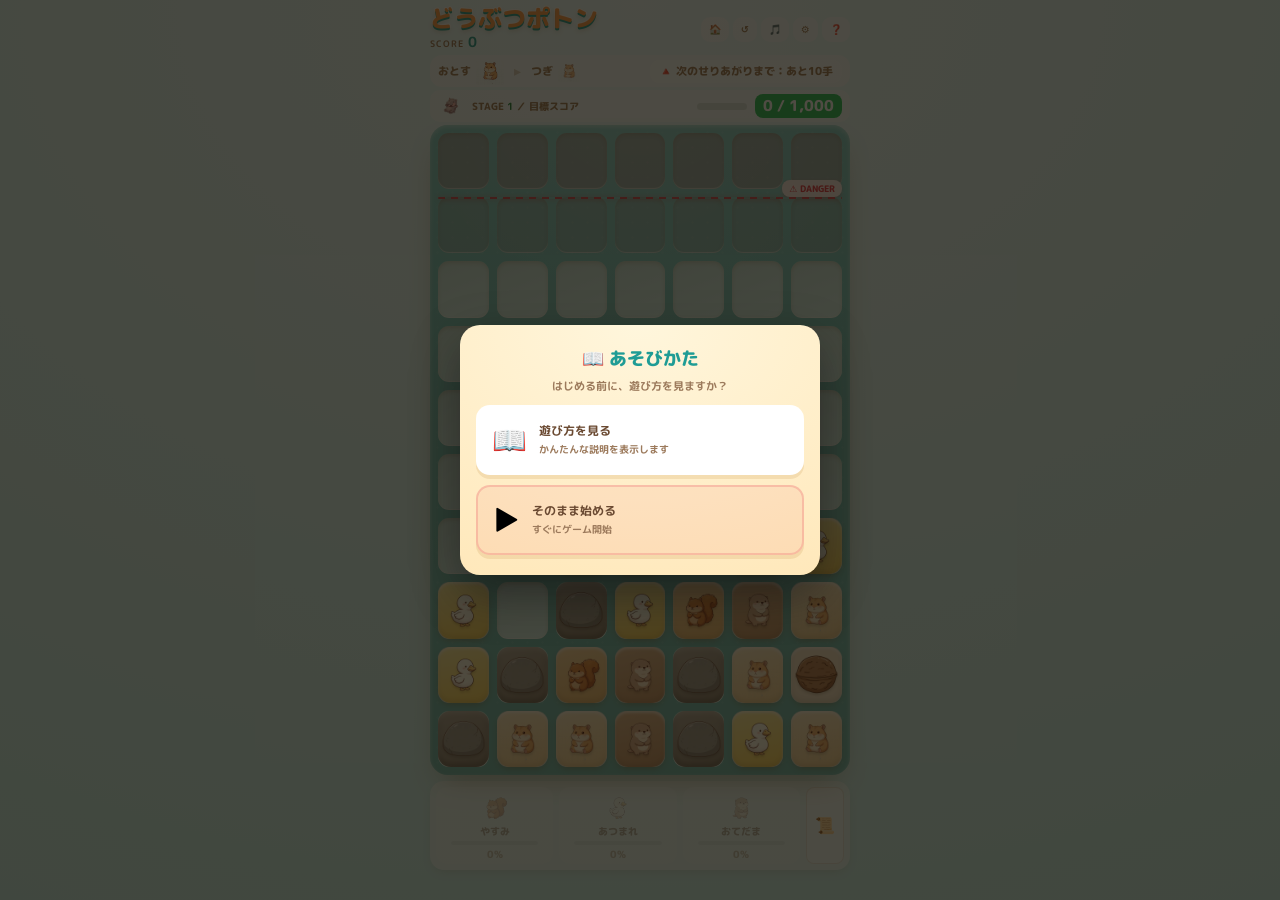
==== game.html @ cd78cb8c "クリア条件をスコアに変更＋スコア演出とステージ変化通知 カバ全破壊が報われる形になり、達成型(カバN匹)より最大化型(スコア)の方がスキルを使う動機が常時出るため、勝利条件をスコアに切り替え。  - " ====
<!DOCTYPE html>
<html lang="ja">
<head>
<meta charset="UTF-8">
<meta name="viewport" content="width=device-width, initial-scale=1.0, maximum-scale=1.0, user-scalable=no">
<title>どうぶつポトン</title>
<link rel="preconnect" href="https://fonts.googleapis.com">
<link rel="preconnect" href="https://fonts.gstatic.com" crossorigin>
<link href="https://fonts.googleapis.com/css2?family=M+PLUS+Rounded+1c:wght@500;700;800&display=swap" rel="stylesheet" media="print" onload="this.media='all'">
<link rel="stylesheet" href="style.css">
<link rel="apple-touch-icon" href="assets/icon-180.png">
<link rel="manifest" href="manifest.json">
</head>
<body>
<div class="wrap">
  <div class="top">
    <div class="title"><h1>どうぶつポトン</h1><div class="sub">SCORE <b id="scoreVal" style="font-size:14px;color:var(--accent-d);letter-spacing:.5px;">0</b></div></div>
    <div style="display:flex;gap:4px;">
      <button class="help-btn" onclick="showTitleModal()" style="margin:0;padding:5px 8px;font-size:10px;">🏠</button>
      <button class="help-btn" id="restart" onclick="showRestartModal()" style="margin:0;padding:5px 8px;font-size:10px;">↺</button>
      <button class="help-btn" onclick="toggleMusic()" style="margin:0;padding:5px 8px;font-size:10px;">🎵</button>
      <button class="help-btn" onclick="toggleDebug()" style="margin:0;padding:5px 8px;font-size:10px;">⚙️</button>
      <button class="help-btn" onclick="toggleHelp()" style="margin:0;padding:5px 8px;font-size:10px;">❓</button>
    </div>
  </div>
  <div class="queue">
    <div class="qpair">
      <span class="qbox qnow">おとす<span class="e" id="cnow">🐹</span></span>
      <span class="qsep">▸</span>
      <span class="qbox qnext">つぎ<span class="e" id="cnext">🦆</span></span>
    </div>
    <span class="risecount" id="riseCount">⚠ あと8手</span>
  </div>
  <div class="goal-row">
    <span class="goal-icon s-hp"></span>
    <span class="goal-label" id="goalLabel">STAGE <b id="stageNum">1</b> ／ カバ作成</span>
    <div class="goal-bar-bg"><div class="goal-bar-fill" id="goalFill"></div></div>
    <span class="goal-count" id="goalCount">0/1</span>
  </div>
  <div class="game-area">
      <div class="board-wrap">
        <div class="board" id="board">
      <div class="aim-banner" id="aimBanner"></div>
      <div class="grid" id="grid"></div>
      <div class="tiles" id="tiles">
        <div class="danger-line" id="dangerLine"></div>
        <div class="danger-label" id="dangerLabel">⚠ DANGER</div>
      </div>
      <div class="overlay" id="overlay">
        <div class="big" id="ovEmo">😵</div>
        <h2 id="ovTitle">おじゃま岩があふれちゃった…</h2>
        <div class="fin">到達ステージ</div>
        <div class="finscore" id="finscore">0</div>
        <div class="fin" id="finmsg"></div>
        <ol class="history-list" id="historyList" style="text-align:left;width:100%;"></ol>
        <div style="display:flex;flex-direction:column;gap:8px;margin-top:5px;width:100%;">
          <!-- ゲームオーバー時のみ表示：2択ボタン -->
          <div id="retryBtns" style="display:flex;gap:8px;">
            <button class="btn" id="retryStageBtn" style="flex:1;font-size:12px;">このステージから<br>やり直す</button>
            <button class="btn" id="ovBtn" style="flex:1;font-size:12px;background:rgba(200,100,50,.18);color:var(--accent-d);">最初から</button>
          </div>
          <!-- クリア時のみ表示 -->
          <button class="btn" id="clearOkBtn" style="display:none;">つぎへ / もういちど</button>
          <button class="share-btn" id="shareBtn">シェア📤</button>
        </div>
      </div>
      </div>
      </div><!-- board-wrap -->
    <div class="skill-bar" id="lvPanel">
      <div class="lv-side skill-slot-big" id="slot-squirrel" onclick="activateSkill('squirrel')">
        <span class="la-big s-sq"></span>
        <div class="skill-sname">やすみ</div>
        <div class="skill-charge-bar"><div class="scbf" id="scbf-squirrel"></div></div>
        <span class="lct">0%</span>
      </div>
      <div class="lv-side skill-slot-big" id="slot-duck_march" onclick="activateSkill('duck_march')">
        <span class="la-big s-dk"></span>
        <div class="skill-sname">あつまれ</div>
        <div class="skill-charge-bar"><div class="scbf" id="scbf-duck_march"></div></div>
        <span class="lct">0%</span>
      </div>
      <div class="lv-side skill-slot-big" id="slot-refresh" onclick="activateSkill('refresh')">
        <span class="la-big s-ot"></span>
        <div class="skill-sname">おてだま</div>
        <div class="skill-charge-bar"><div class="scbf" id="scbf-refresh"></div></div>
        <span class="lct">0%</span>
      </div>
      <button class="log-open-btn" onclick="toggleLogPanel()" title="履歴を見る">📜</button>
    </div><!-- skill-bar -->
  </div><!-- game-area -->
</div>
<div class="chikara-panel" id="logPanel">
  <div class="help-inner">
    <div class="help-header">
      <h2>📜 履歴</h2>
      <button class="help-close" onclick="toggleLogPanel()">✕</button>
    </div>
    <div id="logPanelList"></div>
  </div>
</div>
<div class="restart-modal" id="titleModal">
  <div class="restart-box">
    <div class="restart-title">🏠 タイトルに戻る</div>
    <div class="restart-sub">プレイ中の内容は失われます。<br>タイトルに戻りますか？</div>
    <button class="restart-opt" onclick="goToTitle()">
      <span class="ro-emo">🏠</span>
      <span class="ro-body"><b>タイトルに戻る</b><br><span>プレイデータはリセットされます</span></span>
    </button>
    <button class="restart-cancel" onclick="hideTitleModal()">キャンセル</button>
  </div>
</div>
<div class="restart-modal" id="tutorialModal">
  <div class="restart-box">
    <div class="restart-title">📖 あそびかた</div>
    <div class="restart-sub">はじめる前に、遊び方を見ますか？</div>
    <button class="restart-opt" onclick="tutorialYes()">
      <span class="ro-emo">📖</span>
      <span class="ro-body"><b>遊び方を見る</b><br><span>かんたんな説明を表示します</span></span>
    </button>
    <button class="restart-opt restart-opt-full" onclick="tutorialNo()">
      <span class="ro-emo">▶</span>
      <span class="ro-body"><b>そのまま始める</b><br><span>すぐにゲーム開始</span></span>
    </button>
  </div>
</div>
<div class="restart-modal" id="restartModal">
  <div class="restart-box">
    <div class="restart-title">↺ リスタート</div>
    <div class="restart-sub">どこからやり直しますか？</div>
    <button class="restart-opt" onclick="confirmRetryStage()">
      <span class="ro-emo">🔄</span>
      <span class="ro-body"><b>このステージをやり直す</b><br><span>ステージ数はそのまま</span></span>
    </button>
    <button class="restart-opt restart-opt-full" onclick="confirmNewGame()">
      <span class="ro-emo">🏁</span>
      <span class="ro-body"><b>Stage 1 から最初から</b><br><span>ステージ数もリセット</span></span>
    </button>
    <button class="restart-cancel" onclick="hideRestartModal()">キャンセル</button>
  </div>
</div>
<div class="help-panel" id="helpPanel">
  <div class="help-inner">
    <div class="help-header"><h2>📖 あそびかた</h2><button class="help-close" onclick="toggleHelp()">✕</button></div>

    <div class="help-card">
      <div class="hc-title">🐾 進化のじゅんばん</div>
      <div class="help-chain"><span><img src="assets/tile_t1.webp" alt=""></span><span class="arr">▶</span><span><img src="assets/tile_t2.webp" alt=""></span><span class="arr">▶</span><span><img src="assets/tile_t3.webp" alt=""></span><span class="arr">▶</span><span><img src="assets/tile_t4.webp" alt=""></span><span class="arr">▶</span><span><img src="assets/tile_t5.webp" alt=""></span></div>
      <div class="hc-note">同じ動物が<b>3匹以上</b>くっつくと合体・進化するよ！</div>
      <div class="hc-row"><span class="hc-emo">⚡</span><span><b>5匹以上いっきに合体すると2段階進化！</b>（飛び級）</span></div>
    </div>

    <div class="help-card">
      <div class="hc-title"><img class="ji" src="assets/tile_t5.webp" alt=""> コアループ（このゲームの肝）</div>
      <div class="hc-row"><span class="hc-emo"><img src="assets/tile_t5.webp" alt=""></span><span>コビトカバを作ると<b>盤面が全部こわれる！</b></span></div>
      <div class="hc-row"><span class="hc-emo">🌋</span><span>そのあと<b>上から瓦礫がドサッと落ちて</b>、新しい盤面ができるよ。</span></div>
      <div class="hc-row"><span class="hc-emo">🎯</span><span>つまり<b>カバを作る＝盤面リセット＆大そうじ</b>。ここを狙っていこう。</span></div>
    </div>

    <div class="help-card">
      <div class="hc-title">🏁 目的</div>
      <div class="hc-row"><span class="hc-emo"><img src="assets/tile_t5.webp" alt=""></span><span><b>目標スコアに届くとステージクリア！</b>カバや連鎖でたくさん稼ごう</span></div>
      <div class="hc-row"><span class="hc-emo">☠️</span><span>盤面が積み上がって<b>赤いラインを越えたらゲームオーバー。</b></span></div>
    </div>

    <div class="help-card">
      <div class="hc-title">🔺 せりあがり ＝ タイムアタック</div>
      <div class="hc-row"><span class="hc-emo">🔺</span><span>一定の手数ごとに、下から<b>おじゃま岩がせりあがる。</b></span></div>
      <div class="hc-row"><span class="hc-emo">🚫</span><span><b>おたすけアクションではおじゃま岩を消せない！</b>減らせるのは<b>クルミ・貝殻・カバの全破壊</b>だけ。</span></div>
      <div class="hc-row"><span class="hc-emo">⏱️</span><span>＝「積み上がる前に<b>カバを作って一掃できるか</b>」のタイムアタックが勝負！</span></div>
    </div>

    <div class="help-card">
      <div class="hc-title">🎁 おたすけアクション（3つ）</div>
      <div class="hc-note">元になる動物が合体するとゲージが溜まる。<b>作りにくい動物のおたすけアクションほど一発が強い！</b>クルミを割っても充電できるよ。</div>
      <div class="hc-action">
        <div class="hca-head"><span class="hca-emo"><img src="assets/tile_t2.webp" alt=""></span><span class="hca-name">ひとやすみ</span></div>
        <div class="hca-trigger">リスが合体するとゲージ +12.5%</div>
        <div class="hca-effect">せりあがりを満タンに巻き戻し＋次の1回はおじゃま岩なし。詰む前に早めに！</div>
      </div>
      <div class="hc-action">
        <div class="hca-head"><span class="hca-emo"><img src="assets/tile_t3.webp" alt=""></span><span class="hca-name">あつまれ</span></div>
        <div class="hca-trigger">アヒルが合体するとゲージ +20%</div>
        <div class="hca-effect">発動してアヒルを押す→まわり5×5が整理整頓され、同じ動物どうしが集まって合体！</div>
      </div>
      <div class="hc-action">
        <div class="hca-head"><span class="hca-emo"><img src="assets/tile_t4.webp" alt=""></span><span class="hca-name">おてだま</span></div>
        <div class="hca-trigger">カワウソが合体するとゲージ +50%</div>
        <div class="hca-effect">発動して動物を2匹タップ→位置を入れ替え！邪魔者をどかして合体を作る大技。</div>
      </div>
    </div>

    <div class="help-card">
      <div class="hc-title"><img class="ji" src="assets/gimmick_walnut.webp" alt=""><img class="ji" src="assets/gimmick_shell.webp" alt=""> ギミック</div>
      <div class="hc-row"><span class="hc-emo"><img src="assets/gimmick_walnut.webp" alt=""></span><span><b>クルミ</b>：となりに<b><img class="ji" src="assets/tile_t2.webp" alt="">リス</b>が来ると割れて、<b>3つのおたすけアクションが各+50%！</b>（おたすけの主な充電源）</span></div>
      <div class="hc-row"><span class="hc-emo"><img src="assets/gimmick_shell.webp" alt=""></span><span><b>貝殻</b>：となりに<b><img class="ji" src="assets/tile_t4.webp" alt="">カワウソ</b>が来ると割れて、<b>まわり8マスの動物がいっきに+1進化！</b>大連鎖のロマン。</span></div>
      <div class="hc-row"><span class="hc-emo">💥</span><span>どちらも<b>カバの全破壊で一緒に消える</b>。割る前にカバを作るともったいない！</span></div>
    </div>

    <div class="help-card">
      <div class="hc-title">🌟 ステージ進行</div>
      <div class="hc-row"><span class="hc-emo">📈</span><span>ステージが進むほど<b>クルミや貝殻が出にくくなる</b>＝救済が減って難しくなるよ。</span></div>
      <div class="hc-row"><span class="hc-emo">♾️</span><span>最終ステージのあとは<b>エンドレス</b>。どこまで耐えられるか挑戦！</span></div>
    </div>
  </div>
</div>
<div id="musicPanel">
  <div style="font-weight:800;font-size:12px;margin-bottom:8px;">🎵 BGM設定</div>
  <div style="display:flex;align-items:center;gap:8px;margin-bottom:10px;">
    <span style="font-size:11px;font-weight:700;">音量</span>
    <input type="range" id="bgmVolSlider" min="0" max="100" value="50" style="flex:1;" oninput="onBgmVol(this.value)">
    <span id="bgmVolLabel" style="font-size:11px;width:28px;text-align:right;">50%</span>
  </div>
  <div style="display:flex;align-items:center;gap:8px;margin-bottom:10px;">
    <span style="font-size:11px;font-weight:700;">SE音量</span>
    <input type="range" id="sfxVolSlider" min="0" max="200" value="150" style="flex:1;" oninput="onSfxVol(this.value)">
    <span id="sfxVolLabel" style="font-size:11px;width:28px;text-align:right;">150%</span>
  </div>
  <div style="font-size:11px;font-weight:700;margin-bottom:5px;">曲を選ぶ</div>
  <div id="bgmTrackList" style="display:flex;flex-direction:column;gap:4px;"></div>
</div>
<div id="debugPanel">
  <div id="debugBody">
  <b style="display:block;margin-bottom:4px;">バランス調整</b>
  <div class="dp-row"><span class="dp-label">波の間隔</span>
    <button class="dp-btn" onclick="setParam('waveInterval',3)">3手</button>
    <button class="dp-btn" onclick="setParam('waveInterval',5)">5手</button>
    <button class="dp-btn" onclick="setParam('waveInterval',7)">7手</button>
    <button class="dp-btn on" onclick="setParam('waveInterval',10)">10手</button>
    <span class="dp-val" id="dp-waveInterval">10手</span>
  </div>
  <div class="dp-row"><span class="dp-label">波ブロック率</span>
    <button class="dp-btn" onclick="setParam('rockRate',0.10)">10%</button>
    <button class="dp-btn" onclick="setParam('rockRate',0.25)">25%</button>
    <button class="dp-btn on" onclick="setParam('rockRate',0.35)">35%</button>
    <button class="dp-btn" onclick="setParam('rockRate',0.50)">50%</button>
    <span class="dp-val" id="dp-blockRate">35%</span>
  </div>
  <button class="dp-btn" style="width:100%;margin-top:4px;background:#e8915b;" onclick="newGame()">↺ 反映してリスタート</button>

  <b style="display:block;margin:8px 0 4px;">スキルゲージMAX</b>
  <div style="display:flex;gap:4px;">
    <button class="dp-btn" style="flex:1;" onclick="activeSkills.squirrel.gauge=1;updateSkillSlotsUI()">🐿️ひとやすみ</button>
    <button class="dp-btn" style="flex:1;" onclick="activeSkills.duck_march.gauge=1;updateSkillSlotsUI()">🦆あつまれ</button>
    <button class="dp-btn" style="flex:1;" onclick="activeSkills.refresh.gauge=1;updateSkillSlotsUI()">🦦おてだま</button>
  </div>

  <b style="display:block;margin:8px 0 4px;">盤面に出す（最下段）</b>
  <div style="display:flex;gap:4px;flex-wrap:wrap;">
    <button class="dp-btn" onclick="for(let c=0;c<COLS;c++)spawnBlockAt(ROWS-1,c);render()">⬛ブロック一列</button>
    <button class="dp-btn" onclick="(()=>{for(let c=0;c<COLS;c++){if(!grid[ROWS-1][c]){spawnGimmickAt(ROWS-1,c,'walnut');break;}}})()">🌰クルミ</button>
    <button class="dp-btn" onclick="(()=>{for(let c=0;c<COLS;c++){if(!grid[ROWS-1][c]){spawnGimmickAt(ROWS-1,c,'shell');break;}}})()">🦪貝殻</button>
    <button class="dp-btn" onclick="(()=>{let n=0;for(let c=0;c<COLS&&n<2;c++){if(!grid[ROWS-1][c]){spawnAnimalAt(ROWS-1,c,4);n++;}}render();})()">🦦カワウソ×2</button>
  </div>

  <b style="display:block;margin:8px 0 4px;">次のタマ</b>
  <div style="display:flex;gap:4px;">
    <button class="dp-btn" style="flex:1;" onclick="current=1;next=1;updateQueue()">🐹</button>
    <button class="dp-btn" style="flex:1;" onclick="current=2;next=2;updateQueue()">🐿️</button>
    <button class="dp-btn" style="flex:1;" onclick="current=3;next=3;updateQueue()">🦆</button>
    <button class="dp-btn" style="flex:1;" onclick="current=4;next=4;updateQueue()">🦦</button>
  </div>

  <b style="display:block;margin:8px 0 4px;">進行</b>
  <div style="display:flex;gap:4px;">
    <button class="dp-btn" style="flex:1;" onclick="if(!busy&&!gamePaused){busy=true;showStageClearAndAdvance().finally(()=>busy=false);}">⏭ 次ステージへ</button>
    <button class="dp-btn" style="flex:1;" onclick="retryStage()">↺ ステージやり直し</button>
  </div>

  <b style="display:block;margin:8px 0 4px;">カットインテスト</b>
  <div style="display:flex;flex-wrap:wrap;gap:4px;">
    <button class="dp-btn" onclick="showCutin('リスのひとやすみ！','')">🐿️ひとやすみ</button>
    <button class="dp-btn" onclick="showCutin('アヒルのあつまれ！','')">🦆あつまれ</button>
    <button class="dp-btn" onclick="showCutin('カワウソのおてだま！','')">🦦おてだま</button>
    <button class="dp-btn" onclick="showCutin('コビトカバ誕生！','')">🦛誕生</button>
  </div>
  </div>
</div>
<div id="cutinOverlay" class="cutin-overlay">
  <div class="cutin-box">
    <div class="cutin-frame">
      <img class="cutin-img" id="cutinImg" src="" alt="">
      <div class="cutin-title" id="cutinTitle"></div>
    </div>
    <div class="cutin-message" id="cutinMessage"></div>
  </div>
</div>
<script src="script.js"></script>
</body>
</html>
---- style.css ----
:root{--bg1:#eafcff;--bg2:#c2f0ee;--board:#6fc7c4;--cell:#d4f5f2;--ink:#6b4a32;--ink-soft:#9c7a5c;--accent:#2ec0b8;--accent-d:#1f9c95;--fire:#ef6f4d;--danger:#e0364a;--gold:#ffc400;--gap:clamp(5px,1.6vw,8px);}
  body.s2{--bg1:#dff5d8;--bg2:#b8e0a0;--board:#78b058;--cell:#c8e8b0;--accent:#5a9e38;--accent-d:#3d7a22;}
  body.s3{--bg1:#d0eeff;--bg2:#90ccf8;--board:#4888c8;--cell:#b8dcf8;--ink:#1a3a6a;--ink-soft:#4870a8;--accent:#2878d0;--accent-d:#1558a8;}
  body.s4{--bg1:#fde0f5;--bg2:#f0a8d8;--board:#c060a0;--cell:#f0c8e8;--accent:#d040a0;--accent-d:#a82880;}
  body.s5{--bg1:#ffe0d0;--bg2:#f08058;--board:#c03828;--cell:#f0a888;--ink:#4a1008;--ink-soft:#a04030;--accent:#e03818;--accent-d:#b02010;}
  body.endless{--bg1:#ede0ff;--bg2:#d0b8f8;--board:#8860c8;--cell:#e0d0f8;--accent:#8040d0;--accent-d:#6028a8;}
  *{margin:0;padding:0;box-sizing:border-box;-webkit-tap-highlight-color:transparent;}
  html,body{height:100%;}
  body{font-family:'M PLUS Rounded 1c','Hiragino Maru Gothic ProN','Yu Gothic',system-ui,sans-serif;background:radial-gradient(120% 120% at 50% 0%,var(--bg1) 0%,var(--bg2) 100%);color:var(--ink);display:flex;align-items:flex-start;justify-content:center;height:100dvh;padding:6px 8px;overflow-y:auto;user-select:none;touch-action:manipulation;}
  .wrap{width:100%;max-width:420px;display:flex;flex-direction:column;align-items:stretch;padding-bottom:4px;}
  .top{display:flex;align-items:center;justify-content:space-between;margin-bottom:3px;gap:8px;}
  .title h1{font-size:clamp(19px,5.5vw,24px);font-weight:800;line-height:1;color:#ff9d4d;-webkit-text-stroke:2px #fff;paint-order:stroke fill;text-shadow:0 2px 0 var(--accent-d),0 3px 5px rgba(150,90,40,.28);}
  .title .sub{font-size:9px;color:var(--ink-soft);font-weight:700;margin-top:2px;letter-spacing:1px;}
  .scores{display:flex;gap:7px;}
  .score{background:var(--board);border-radius:12px;padding:5px 11px;text-align:center;min-width:62px;box-shadow:inset 0 -3px 0 rgba(0,0,0,.08);}
  .score .lab{font-size:9px;font-weight:800;color:#fff7ec;opacity:.85;letter-spacing:1px;}
  .score .val{font-size:17px;font-weight:800;color:#fff;line-height:1.1;}
  .queue{display:flex;align-items:center;justify-content:space-between;gap:8px;background:rgba(255,255,255,.55);border-radius:12px;padding:2px 8px;margin-bottom:3px;font-weight:800;font-size:11px;color:var(--ink-soft);}
  .qpair{display:flex;align-items:center;gap:10px;}
  .qbox{display:flex;align-items:center;gap:5px;}
  .qnow .e{font-size:22px;line-height:1;} .qnext .e{font-size:16px;line-height:1;opacity:.85;}
  .qsep{color:rgba(150,100,60,.3);font-size:14px;}
  .risecount{font-size:11px;font-weight:800;color:var(--ink-soft);background:rgba(255,255,255,.5);border-radius:9px;padding:3px 9px;transition:.2s;}
  .risecount.warn{color:var(--danger);background:rgba(224,54,74,.12);}
  .help-btn{background:rgba(255,255,255,.6);color:var(--ink-soft);border:none;border-radius:9px;font-family:inherit;font-weight:800;font-size:11px;padding:4px 10px;cursor:pointer;align-self:center;margin-bottom:6px;}
  .board-wrap{display:flex;justify-content:center;flex:1;}
  .board{position:relative;width:100%;max-height:calc(100dvh - 250px);aspect-ratio:5/8;background:radial-gradient(rgba(255,255,255,.05) 1px,transparent 1.4px) 0 0/15px 15px,radial-gradient(135% 90% at 50% -10%,rgba(255,255,255,.16),transparent 55%),linear-gradient(180deg,rgba(255,255,255,.05),rgba(80,40,10,.1)),var(--board);border-radius:18px;padding:var(--gap);box-shadow:0 14px 30px -12px rgba(120,70,30,.45),inset 0 2px 4px rgba(255,255,255,.4);cursor:pointer;overflow:hidden;}
  .grid{position:absolute;inset:var(--gap);display:grid;grid-template-columns:repeat(5,1fr);grid-template-rows:repeat(8,1fr);gap:var(--gap);}
  .grid .bg{background:linear-gradient(158deg,rgba(0,0,0,.07),rgba(255,255,255,.05)),var(--cell);border-radius:11px;box-shadow:inset 0 2px 4px rgba(120,70,30,.18),inset 0 -1px 1px rgba(255,255,255,.55);transition:background .1s;}
  .grid .bg.aim{background:#f1d4ab;} .grid .bg.dz0{background:rgba(224,54,74,.22);} .grid .bg.dz1{background:rgba(224,54,74,.1);}
  .tiles{position:absolute;inset:var(--gap);}
  .tile{position:absolute;border-radius:13px;transition:left .14s cubic-bezier(.3,.8,.4,1),top .19s cubic-bezier(.45,.05,.5,1);box-shadow:0 3px 6px -1px rgba(120,70,30,.32),inset 0 2px 3px rgba(255,255,255,.6),inset 0 -3px 5px rgba(0,0,0,.09);}
  .tile .inner{display:flex;flex-direction:column;align-items:center;justify-content:center;width:100%;height:100%;}
  .tile .emo{font-size:clamp(22px,7vw,34px);line-height:1;filter:drop-shadow(0 2px 1px rgba(0,0,0,.12));}
  .tile .nm{display:none;}
  .t1{background:linear-gradient(165deg,#fdeccb,#f7d49a);} .t2{background:linear-gradient(165deg,#fbd9a6,#f0bd76);} .t3{background:linear-gradient(165deg,#fff0a8,#ffd862);} .t4{background:linear-gradient(165deg,#ddb892,#c2926a);} .t5{background:linear-gradient(165deg,#f3c0cd,#e09aab);}
  /* 動物をキャラ画像で表示（マス＆キュー、絵文字の置き換え） */
  .t1 .emo,.t2 .emo,.t3 .emo,.t4 .emo,.t5 .emo,
  .e.t1,.e.t2,.e.t3,.e.t4,.e.t5{background-size:contain;background-repeat:no-repeat;background-position:center;}
  .t1 .emo,.e.t1{background-image:url(assets/tile_t1.webp);}
  .t2 .emo,.e.t2{background-image:url(assets/tile_t2.webp);}
  .t3 .emo,.e.t3{background-image:url(assets/tile_t3.webp);}
  .t4 .emo,.e.t4{background-image:url(assets/tile_t4.webp);}
  .t5 .emo,.e.t5{background-image:url(assets/tile_t5.webp);}
  .t1 .emo,.t2 .emo,.t3 .emo,.t4 .emo,.t5 .emo{display:block;width:90%;height:90%;filter:drop-shadow(0 2px 1px rgba(0,0,0,.15));}
  .qnow .e.t1,.qnow .e.t2,.qnow .e.t3,.qnow .e.t4,.qnow .e.t5{display:inline-block;width:28px;height:28px;}
  .qnext .e.t1,.qnext .e.t2,.qnext .e.t3,.qnext .e.t4,.qnext .e.t5{display:inline-block;width:22px;height:22px;}
  .tile.rock{background:linear-gradient(160deg,#a9a39a,#897f74)!important;box-shadow:inset 0 2px 4px rgba(255,255,255,.28),inset 0 -3px 6px rgba(0,0,0,.28)!important;}
  .tile.gimmick{background:#f1e1ca!important;}
  .tile.gimmick.shell{background:#e4eef3!important;}
  .tile.gimmick .nm{display:none;}
  .tile.gimmick.walnut .emo,.tile.gimmick.shell .emo,.tile.rock .emo{display:block;width:90%;height:90%;background-size:contain;background-repeat:no-repeat;background-position:center;filter:drop-shadow(0 2px 1px rgba(0,0,0,.15));}
  .tile.gimmick.walnut .emo{background-image:url(assets/gimmick_walnut.webp);}
  .tile.gimmick.shell .emo{background-image:url(assets/gimmick_shell.webp);}
  .tile.rock .emo{background-image:url(assets/gimmick_block.webp);}
  @keyframes pop{0%{transform:scale(.1);}60%{transform:scale(1.15);}100%{transform:scale(1);}}
  @keyframes bump{0%{transform:scale(1);}40%{transform:scale(1.3);}100%{transform:scale(1);}}
  @keyframes skill-hit{0%{transform:scale(1);filter:none;}25%{transform:scale(1.35);filter:drop-shadow(0 0 10px rgba(255,200,0,1)) brightness(1.4);}65%{transform:scale(1.22);filter:drop-shadow(0 0 6px rgba(255,170,0,.8)) brightness(1.2);}100%{transform:scale(1);filter:none;}}
  @keyframes fadeout{to{opacity:0;transform:scale(.25);}}
  @keyframes shake{0%,100%{transform:translate(0,0);}20%{transform:translate(-6px,2px);}40%{transform:translate(6px,-2px);}60%{transform:translate(-4px,-1px);}80%{transform:translate(4px,2px);}}
  .tile.gone{animation:fadeout .16s ease forwards;z-index:0;}
  .board.shake{animation:shake .35s ease;}
  .aim-banner{position:absolute;top:8px;left:50%;transform:translateX(-50%);max-width:92%;background:rgba(30,20,5,.86);color:#fff;font-weight:800;font-size:12px;line-height:1.3;padding:6px 12px;border-radius:11px;z-index:9;pointer-events:none;text-align:center;display:none;box-shadow:0 4px 12px rgba(0,0,0,.3);}
  .aim-banner.show{display:block;animation:pop .2s ease;}
  .board.aiming{outline:3px solid rgba(255,170,60,.85);outline-offset:-3px;touch-action:none;}
  .skill-slot-big.skill-aiming{background:rgba(255,170,60,.55)!important;animation:linepulse .7s ease infinite;}
  .tile.aim-pick{box-shadow:0 0 0 4px #ffd24a,0 0 16px 4px rgba(255,190,30,.95)!important;z-index:12;animation:aimpulse .55s ease-in-out infinite;}
  .grid .bg.range{background:rgba(255,200,60,.32);box-shadow:inset 0 0 0 2px rgba(255,180,40,.75);}
  .tile.range-hit{box-shadow:0 0 0 3px #ffcf3a,0 0 14px 3px rgba(255,190,30,.9)!important;z-index:11;}
  .score-pop{position:absolute;left:50%;top:0;z-index:8;font-size:13px;font-weight:800;color:#fff;text-shadow:0 1px 2px rgba(120,70,30,.7),0 0 4px rgba(255,200,80,.9);pointer-events:none;white-space:nowrap;animation:scorepop .76s ease-out forwards;}
  @keyframes scorepop{0%{opacity:0;transform:translate(-50%,-20%) scale(.6);}25%{opacity:1;transform:translate(-50%,-95%) scale(1);}100%{opacity:0;transform:translate(-50%,-165%) scale(1);}}
  @keyframes aimpulse{0%,100%{transform:scale(1);}50%{transform:scale(1.08);}}
  .danger-line{position:absolute;left:0;right:0;height:2px;border-radius:2px;pointer-events:none;z-index:4;background:repeating-linear-gradient(90deg,rgba(224,54,74,.85) 0,rgba(224,54,74,.85) 7px,transparent 7px,transparent 13px);box-shadow:0 0 5px rgba(224,54,74,.4);}
  .danger-label{position:absolute;right:0;font-size:9px;font-weight:800;color:var(--danger);background:rgba(255,238,238,.94);padding:1.5px 7px;border-radius:8px;pointer-events:none;z-index:4;transform:translateY(-100%);box-shadow:0 1px 3px rgba(224,54,74,.28);}
  @keyframes linepulse{0%,100%{opacity:1;}50%{opacity:.25;}}
  .board.close .danger-line,.board.close .danger-label{animation:linepulse .5s ease infinite;}
  .btn{background:var(--accent);color:#fff;border:none;border-radius:12px;font-family:inherit;font-weight:800;font-size:13px;padding:9px 22px;cursor:pointer;box-shadow:0 4px 0 var(--accent-d);transition:transform .08s,box-shadow .08s;letter-spacing:1px;}
  .btn:active{transform:translateY(3px);box-shadow:0 1px 0 var(--accent-d);}
  .controls{display:flex;justify-content:center;margin-top:2px;}
  .restart-btn{padding:4px 18px!important;font-size:11px!important;box-shadow:0 2px 0 var(--accent-d)!important;}
  .hint{text-align:center;color:var(--ink-soft);font-size:9px;font-weight:700;margin-top:2px;line-height:1.4;}
  .hint b{color:var(--accent-d);}
  .overlay{position:absolute;inset:0;background:rgba(255,245,230,.95);border-radius:18px;display:flex;flex-direction:column;align-items:center;justify-content:center;gap:7px;opacity:0;pointer-events:none;transition:opacity .3s;z-index:8;text-align:center;padding:18px;}
  .overlay.show{opacity:1;pointer-events:auto;}
  .overlay .big{font-size:44px;animation:bump .5s ease;}
  .overlay h2{font-size:20px;font-weight:800;}
  .overlay .fin{font-size:12px;color:var(--ink-soft);font-weight:700;}
  .overlay .finscore{font-size:36px;font-weight:800;color:var(--accent-d);line-height:1.1;}
  .history-list{width:100%;font-size:11px;font-weight:700;color:var(--ink-soft);list-style:none;padding:0;}
  .history-list li{display:flex;justify-content:space-between;padding:3px 0;border-bottom:1px solid rgba(150,100,60,.1);}
  .history-rank{color:var(--accent-d);min-width:22px;}
  .share-btn{background:linear-gradient(135deg,#25d366,#128c7e);color:#fff;border:none;border-radius:12px;font-family:inherit;font-weight:800;font-size:13px;padding:9px 16px;cursor:pointer;box-shadow:0 4px 0 #0a6655;}
  .share-btn:active{transform:translateY(3px);}
  .float{position:absolute;font-weight:800;pointer-events:none;z-index:7;left:50%;transform:translateX(-50%);animation:rise .9s ease-out forwards;white-space:nowrap;text-align:center;}
  .float.pts{font-size:14px;color:var(--accent-d);top:5px;text-shadow:0 1px 0 #fff,0 0 4px rgba(0,0,0,.2);}
  .float.chain{font-size:28px;color:var(--fire);top:34%;text-shadow:0 0 0 2px #fff,-1px -1px 0 #fff,1px -1px 0 #fff,-1px 1px 0 #fff,1px 1px 0 #fff,0 3px 8px rgba(0,0,0,.3);}
  .float.toast{font-size:18px;color:#1a1a1a;top:40%;text-shadow:-1px -1px 0 #fff,1px -1px 0 #fff,-1px 1px 0 #fff,1px 1px 0 #fff,0 2px 6px rgba(0,0,0,.25);}
  .float.warn{font-size:20px;color:var(--danger);top:28%;text-shadow:-1px -1px 0 rgba(255,255,255,.8),1px 1px 0 rgba(255,255,255,.8),0 2px 8px rgba(0,0,0,.3);}
  .float.item{font-size:19px;color:#6b3c00;top:36%;text-shadow:-1px -1px 0 rgba(255,220,100,.9),1px -1px 0 rgba(255,220,100,.9),-1px 1px 0 rgba(255,220,100,.9),1px 1px 0 rgba(255,220,100,.9),0 2px 6px rgba(0,0,0,.2);}
  @keyframes rise{0%{opacity:0;transform:translate(-50%,8px) scale(.6);}22%{opacity:1;transform:translate(-50%,-6px) scale(1.18);}100%{opacity:0;transform:translate(-50%,-48px) scale(1);}}
  .particle{position:absolute;font-size:16px;pointer-events:none;z-index:6;animation:burst .6s ease-out forwards;}
  @keyframes burst{0%{opacity:1;transform:translate(-50%,-50%) scale(.4);}100%{opacity:0;transform:translate(calc(-50% + var(--tx)),calc(-50% + var(--ty))) scale(1.1);}}
  .help-panel{position:fixed;inset:0;background:rgba(254,243,226,.97);z-index:20;display:flex;flex-direction:column;opacity:0;pointer-events:none;transition:opacity .2s;overflow-y:auto;}
  .help-panel.show{opacity:1;pointer-events:auto;}
  .help-inner{max-width:420px;width:100%;margin:0 auto;padding:20px 16px;}
  .help-header{display:flex;justify-content:space-between;align-items:center;margin-bottom:16px;}
  .help-header h2{font-size:20px;font-weight:800;}
  .help-close{background:var(--board);color:var(--ink);border:none;border-radius:10px;font-size:18px;width:36px;height:36px;cursor:pointer;font-family:inherit;font-weight:800;}
  .help-section{margin-bottom:16px;}
  .help-section h3{font-size:12px;font-weight:800;color:var(--accent-d);margin-bottom:8px;letter-spacing:.5px;}
  /* ヘルプカード */
  .help-card{background:rgba(255,255,255,.65);border-radius:14px;padding:12px 12px 10px;margin-bottom:10px;box-shadow:0 2px 8px rgba(120,70,30,.08);}
  .hc-title{font-size:13px;font-weight:800;color:#fff;background:var(--accent);border-radius:7px;padding:3px 10px;margin-bottom:10px;display:inline-block;}
  .hc-row{display:flex;gap:8px;align-items:flex-start;padding:4px 0;font-size:11px;font-weight:700;color:var(--ink-soft);border-bottom:1px solid rgba(150,100,60,.07);}
  .hc-row:last-child{border-bottom:none;}
  .hc-emo{font-size:14px;flex-shrink:0;line-height:1.4;}
  .hc-note{font-size:11px;font-weight:700;color:var(--ink-soft);margin-top:6px;}
  /* おたすけアクション個別 */
  .hc-action{background:rgba(255,255,255,.5);border-radius:10px;padding:8px 10px;margin-bottom:6px;}
  .hc-action:last-child{margin-bottom:0;}
  .hca-head{display:flex;align-items:center;gap:6px;margin-bottom:3px;}
  .hca-emo{font-size:20px;line-height:1;}
  .hca-name{font-size:13px;font-weight:800;color:var(--ink);}
  .hca-trigger{font-size:10px;font-weight:700;color:var(--ink-soft);margin-bottom:3px;padding-left:26px;}
  .hca-effect{font-size:11px;font-weight:700;color:var(--ink);padding-left:26px;}
  .help-chain{display:flex;align-items:center;justify-content:center;gap:4px;font-size:22px;margin-bottom:8px;}
  .help-chain .arr{font-size:10px;color:var(--ink-soft);}
  .help-chain img{width:30px;height:30px;object-fit:contain;display:block;}
  .hc-emo img{width:18px;height:18px;object-fit:contain;display:block;}
  .hca-emo img{width:26px;height:26px;object-fit:contain;display:block;}
  .hc-title img.ji,.hc-row img.ji{width:1.15em;height:1.15em;object-fit:contain;vertical-align:-0.22em;display:inline-block;}
  .help-merge-table{width:100%;border-collapse:collapse;font-size:11px;font-weight:700;}
  .help-merge-table td{padding:4px 8px;border-bottom:1px solid rgba(150,100,60,.1);}
  .help-merge-table td:first-child{color:var(--ink-soft);width:55%;}
  .help-merge-table td:last-child{color:var(--accent-d);}
  .help-item-row{display:flex;align-items:center;gap:10px;padding:6px 0;border-bottom:1px solid rgba(150,100,60,.1);font-size:11px;font-weight:700;}
  .help-item-row .ie{font-size:22px;width:30px;text-align:center;}
  .help-item-row .in{color:var(--ink);flex:1;}
  .help-item-row .id{color:var(--ink-soft);font-size:10px;}
  .help-rule-row{display:flex;gap:8px;padding:5px 0;font-size:11px;font-weight:700;color:var(--ink-soft);}
  .help-rule-row .ri{font-size:15px;}

  /* レベルアップポップ */
  @keyframes lvpop{0%{opacity:0;transform:translate(-50%,-50%) scale(.4);}30%{opacity:1;transform:translate(-50%,-50%) scale(1.25);}70%{opacity:1;transform:translate(-50%,-50%) scale(1);}100%{opacity:0;transform:translate(-50%,-60%) scale(.9);}}
  .levelup-pop{position:absolute;left:50%;top:40%;transform:translate(-50%,-50%);pointer-events:none;z-index:10;display:flex;flex-direction:column;align-items:center;gap:4px;animation:lvpop 1.4s ease forwards;background:rgba(255,252,230,.92);border-radius:18px;padding:12px 20px;box-shadow:0 8px 24px rgba(180,120,0,.35),0 0 0 3px #ffc400;}
  .levelup-pop .lu-emo{font-size:42px;line-height:1;filter:drop-shadow(0 3px 4px rgba(0,0,0,.2));}
  .levelup-pop .lu-emo img{display:block;width:76px;height:76px;object-fit:contain;}
  .levelup-pop .lu-txt{font-size:22px;font-weight:800;color:var(--accent-d);letter-spacing:1px;text-align:center;line-height:1.2;}
  .levelup-pop .lu-line{display:block;white-space:nowrap;}
  .levelup-pop .lu-change{display:block;font-size:12px;font-weight:800;color:var(--danger);margin-top:6px;line-height:1.4;text-align:center;}
  .merge-spark{position:absolute;inset:-5px;border-radius:50%;pointer-events:none;z-index:6;background:radial-gradient(circle,rgba(255,243,190,.95),rgba(255,205,70,0) 70%);animation:mergespark .6s ease-out forwards;}
  @keyframes mergespark{0%{transform:scale(.3);opacity:.95;}100%{transform:scale(1.6);opacity:0;}}
  .charge-spark{position:fixed;z-index:50;font-size:21px;pointer-events:none;will-change:transform,opacity;filter:drop-shadow(0 0 5px var(--c)) drop-shadow(0 0 9px var(--c));animation:chargefly .85s cubic-bezier(.4,0,.5,1) forwards;}
  @keyframes chargefly{0%{transform:translate(-50%,-50%) scale(.4);opacity:0;}15%{opacity:1;transform:translate(-50%,-50%) scale(1.1);}80%{opacity:1;}100%{transform:translate(calc(-50% + var(--dx)),calc(-50% + var(--dy))) scale(.85);opacity:.2;}}
  .skill-slot-big.charge-pulse{animation:slotpulse .38s ease;}
  @keyframes slotpulse{0%,100%{transform:scale(1);}45%{transform:scale(1.13);box-shadow:0 0 12px 3px rgba(255,200,40,.8);}}
  /* ── ローグライト 2カラムレイアウト ── */
  .game-area{display:flex;flex-direction:column;gap:6px;align-items:stretch;width:100%;}
  /* スキルバー（盤面下の横一列） */
  .skill-bar{display:flex;gap:6px;width:100%;align-items:stretch;background:rgba(255,255,255,.45);border-radius:14px;padding:6px;box-shadow:0 4px 12px -4px rgba(120,70,30,.18);}
  .skill-bar .skill-slot-big{flex:1;border-bottom:none;}
  .skill-bar .log-open-btn{flex:0 0 38px;width:38px;margin-top:0;align-self:stretch;}
  .lv-side{display:flex;flex-direction:column;align-items:center;gap:1px;flex:1;padding:5px 0;border-bottom:1px solid rgba(150,100,60,.08);}
  .lv-side:last-child{border-bottom:none;}
  .lv-side .la{font-size:18px;line-height:1;}
  .lv-side .ln{font-size:8px;font-weight:800;color:var(--ink-soft);line-height:1.2;}
  .lv-side .li{font-size:11px;line-height:1;opacity:.8;}
  .lv-side.no-lv{opacity:.55;}
  .lv-side.no-lv .lpf-v{background:rgba(150,130,110,.35)!important;}
  .lv-side.no-lv .lct{color:rgba(150,130,110,.6)!important;}
  .lv-side .lct{font-size:7px;font-weight:700;color:rgba(150,100,60,.5);line-height:1;}
  /* 縦プログレスバー */
  .lp-v{width:10px;flex:1;min-height:16px;max-height:50px;background:rgba(0,0,0,.1);border-radius:5px;overflow:hidden;display:flex;flex-direction:column;justify-content:flex-end;margin:2px 0;}
  .lpf-v{width:100%;height:0%;background:var(--accent);border-radius:5px;transition:height .4s;}
  .lv-side.lv2 .ln{color:#9333ea;} .lv-side.lv2 .lpf-v{background:#9333ea;}
  .lv-side.lv3{background:rgba(255,140,0,.08);border-radius:10px;} .lv-side.lv3 .ln{color:#d2763f;}
  .lv-side.lv3 .lpf-v{background:linear-gradient(to top,#ff6600,#ffcc00);}
  /* クリア画面 */
  .overlay.cleared{background:rgba(230,255,235,.97);}
  .overlay.cleared h2{color:#1a8040;}
  .overlay.cleared .finscore{color:#1a8040;}
  @keyframes clearstar{0%{transform:translate(-50%,-50%) scale(.3) rotate(-15deg);opacity:0;}50%{transform:translate(-50%,-50%) scale(1.2) rotate(5deg);opacity:1;}100%{transform:translate(-50%,-50%) scale(1) rotate(0deg);opacity:1;}}
  .overlay.cleared .big{animation:clearstar .6s ease forwards;}
  .lv-side.lv-goal .goal-label{color:#1a8040;font-size:7px;}
  .lv-side.lv-goal .lpf-v{background:linear-gradient(to top,#22c55e,#86efac);}
  .lv-side.lv-goal .lct{color:#1a8040;font-weight:800;}
  /* ゴール表示 */
  .goal-row{display:flex;align-items:center;gap:8px;background:rgba(255,255,255,.5);border-radius:10px;padding:3px 8px;margin-bottom:3px;font-size:11px;font-weight:800;}
  .goal-row .goal-icon{font-size:22px;flex-shrink:0;}
  .goal-row .goal-label{color:var(--ink-soft);flex:1;font-size:10px;}
  .goal-row .goal-label b{color:#1a8040;}
  .goal-bar-bg{width:50px;height:7px;background:rgba(0,0,0,.1);border-radius:4px;overflow:hidden;flex-shrink:0;}
  .goal-bar-fill{height:100%;width:0%;background:linear-gradient(90deg,#22c55e,#86efac);border-radius:4px;transition:width .3s;}
  .goal-count{font-size:15px;font-weight:800;color:#fff;background:#22c55e;border-radius:8px;padding:1px 8px;flex-shrink:0;}
  /* デバッグパネル */
  #musicPanel{position:fixed;top:44px;right:8px;background:rgba(255,248,235,.97);color:var(--ink);border-radius:14px;padding:12px 14px;z-index:100;display:none;max-width:calc(100vw - 16px);max-height:80dvh;overflow-y:auto;box-shadow:0 8px 24px rgba(120,70,30,.22);min-width:240px;}
  .bgm-track-btn{width:100%;text-align:left;font-family:inherit;font-size:11px;font-weight:700;padding:6px 10px;border-radius:8px;border:2px solid transparent;background:rgba(255,255,255,.6);cursor:pointer;transition:border-color .15s,background .15s;}
  .bgm-track-btn.active{border-color:var(--accent);background:rgba(255,200,120,.25);}
  #debugPanel{position:fixed;top:44px;right:8px;background:rgba(0,0,0,.75);color:#fff;border-radius:10px;font-size:10px;font-family:monospace;z-index:100;line-height:1.8;display:none;max-width:calc(100vw - 16px);max-height:80dvh;overflow-y:auto;}
  #debugBody{padding:8px 10px;}
  #debugPanel b{color:#ffc400;display:block;margin-bottom:2px;}
  .dp-row{display:flex;align-items:center;gap:4px;margin-bottom:2px;}
  .dp-label{min-width:90px;color:#aaa;}
  .dp-btn{background:rgba(255,255,255,.15);border:none;color:#fff;border-radius:4px;padding:1px 6px;cursor:pointer;font-size:10px;}
  .dp-btn.on{background:#ffc400;color:#000;}
  .dp-val{min-width:32px;text-align:center;color:#ffc400;}
  /* せり上がり予告インジケーター */
  .rise-indicators{display:flex;gap:var(--gap);padding:0 var(--gap);margin-top:3px;height:5px;}
  .ri-cell{flex:1;border-radius:3px;background:rgba(0,0,0,.06);transition:background .4s;}
  .ri-cell.active{background:rgba(255,110,40,.5);}
  /* アクティブスキルスロット */
  /* 大型スキルスロット */
  .skill-slot-big{padding:6px 4px 5px!important;display:flex;flex-direction:column;align-items:center;gap:2px;border-radius:11px;background:rgba(255,255,255,.45);transition:box-shadow .3s,background .3s;}
  .skill-sname{font-size:10px;font-weight:800;color:var(--ink);text-align:center;line-height:1.2;}
  .skill-sdesc{font-size:8px;font-weight:700;color:var(--ink-soft);text-align:center;}
  .lv-side .lct{font-size:10px!important;font-weight:800!important;color:var(--ink-soft)!important;}
  /* 使用可能時：発光アニメーション */
  @keyframes skillglow{0%,100%{box-shadow:0 0 0 0 rgba(250,200,0,.8);background:rgba(255,235,130,.65);}50%{box-shadow:0 0 0 7px rgba(250,200,0,0);background:rgba(255,240,160,.9);}}
  .skill-ready{animation:skillglow .85s ease infinite!important;cursor:pointer;}
  /* カバ誕生演出 */
  @keyframes hippoborn{0%{transform:translate(-50%,-50%) scale(1);filter:none;}30%{transform:translate(-50%,-50%) scale(1.45);filter:drop-shadow(0 0 8px gold);}100%{transform:translate(-50%,-50%) scale(1.35);filter:drop-shadow(0 0 6px gold);}}
  .tile.hippo-born{animation:hippoborn .5s ease forwards;z-index:10;}
  .skill-slot-big .la-big{font-size:22px;line-height:1;}
  /* スキルアイコンをキャラ画像で表示 */
  .skill-slot-big .la-big.s-sq,.skill-slot-big .la-big.s-dk,.skill-slot-big .la-big.s-ot{display:inline-block;width:30px;height:30px;background-size:contain;background-repeat:no-repeat;background-position:center;}
  .s-sq{background-image:url(assets/tile_t2.webp);}
  .s-dk{background-image:url(assets/tile_t3.webp);}
  .s-ot{background-image:url(assets/tile_t4.webp);}
  /* 目標のコビトカバアイコンも画像化 */
  .goal-row .goal-icon.s-hp{display:inline-block;width:26px;height:26px;font-size:0;background-size:contain;background-repeat:no-repeat;background-position:center;}
  .side-stage .ss-hippo.s-hp{display:inline-block;width:22px;height:22px;font-size:0;background-size:contain;background-repeat:no-repeat;background-position:center;}
  .s-hp{background-image:url(assets/tile_t5.webp);}
  /* ピッケルゲージ＋ボタン */
  .pickaxe-row{display:flex;align-items:center;gap:8px;background:#ffffffcc;border-radius:12px;padding:5px 12px;margin-bottom:3px;font-weight:800;position:relative;z-index:1;}
  .pickaxe-gauge-bg{flex:1;height:8px;background:rgba(0,0,0,.12);border-radius:4px;overflow:hidden;}
  .pickaxe-gauge-fill{height:100%;width:0%;background:linear-gradient(90deg,#8b5e3c,#d4956a);border-radius:4px;transition:width .3s;}
  .pickaxe-btn{background:#8b5e3c;color:#fff;border:none;border-radius:6px;padding:3px 10px;font-size:11px;font-weight:800;cursor:pointer;transition:opacity .2s;font-family:inherit;}
  .pickaxe-btn:disabled{opacity:.35;cursor:not-allowed;}
  .pickaxe-btn:not(:disabled){animation:pkready 1.4s ease infinite;box-shadow:0 0 0 0 rgba(180,90,30,.6);}
  @keyframes pkready{0%,100%{box-shadow:0 0 0 0 rgba(180,90,30,.6);}50%{box-shadow:0 0 0 6px rgba(180,90,30,0);}}
  /* ドラフトモーダル */
  .draft-overlay{position:fixed;inset:0;background:rgba(20,15,5,.78);z-index:50;display:flex;align-items:center;justify-content:center;padding:18px;opacity:0;pointer-events:none;transition:opacity .25s;}
  .draft-overlay.show{opacity:1;pointer-events:auto;}
  .draft-box{background:radial-gradient(120% 120% at 50% 0%,#fff6dc 0%,#ffe7b8 100%);border-radius:20px;padding:18px 14px;max-width:380px;width:100%;box-shadow:0 18px 48px rgba(0,0,0,.4);}
  .draft-title{font-size:18px;font-weight:800;text-align:center;color:var(--accent-d);margin-bottom:4px;}
  .draft-sub{font-size:11px;font-weight:700;text-align:center;color:var(--ink-soft);margin-bottom:14px;}
  .draft-cards{display:flex;flex-direction:column;gap:9px;}
  .draft-card{background:#fff;border-radius:14px;padding:11px 13px;cursor:pointer;display:flex;align-items:center;gap:10px;border:2px solid transparent;transition:transform .1s,border-color .2s,box-shadow .2s;box-shadow:0 4px 0 rgba(180,120,40,.15);}
  .draft-card:hover,.draft-card:active{border-color:var(--accent);transform:translateY(-2px);box-shadow:0 8px 0 rgba(180,120,40,.2);}
  .draft-card .dc-emo{font-size:32px;flex-shrink:0;}
  .draft-card .dc-body{flex:1;}
  .draft-card .dc-name{font-size:13px;font-weight:800;color:var(--ink);margin-bottom:2px;}
  .draft-card .dc-desc{font-size:10px;font-weight:700;color:var(--ink-soft);line-height:1.4;}
  /* カットイン */
  .cutin-overlay{position:fixed;inset:0;z-index:200;display:none;align-items:flex-start;justify-content:center;padding-top:15vh;pointer-events:none;}
  .cutin-overlay.show{display:flex;}
  .cutin-box{background:transparent;text-align:center;animation:cutinPop .18s ease;}
  .cutin-frame{position:relative;display:inline-block;border-radius:16px;overflow:hidden;box-shadow:0 12px 32px rgba(0,0,0,.32);}
  .cutin-img{display:block;width:min(90vw,420px);height:auto;}
  .cutin-img[src=""]{display:none;}
  .cutin-title{position:absolute;left:0;right:0;bottom:0;padding:26px 14px 11px;font-size:24px;font-weight:800;color:#fff;letter-spacing:.04em;background:linear-gradient(to top,rgba(0,0,0,.62) 0%,rgba(0,0,0,.32) 55%,rgba(0,0,0,0) 100%);text-shadow:0 2px 5px rgba(0,0,0,.7);}
  .cutin-message{display:none;}
  @keyframes cutinPop{from{transform:scale(.8);opacity:0;}to{transform:scale(1);opacity:1;}}
  /* 所持チカラリスト（サイドバー：絵文字バッジ2列） */
  .chikara-list{width:100%;display:flex;flex-direction:row;flex-wrap:wrap;gap:3px;padding:3px 2px;align-content:flex-start;flex:1;min-height:0;overflow-y:auto;}
  .chikara-badge{width:calc(50% - 2px);display:flex;flex-direction:column;align-items:center;justify-content:center;background:rgba(255,255,255,.6);border-radius:6px;padding:4px 2px 2px;gap:0px;}
  .cb-emo{font-size:16px;line-height:1;}
  .cb-lv{font-size:7px;font-weight:800;color:var(--accent-d);}
  .chikara-none{font-size:8px;color:rgba(0,0,0,.3);text-align:center;padding:6px 0;width:100%;}
  /* 所持チカラ詳細パネル */
  .chikara-panel{position:fixed;inset:0;background:rgba(254,243,226,.97);z-index:20;display:flex;flex-direction:column;opacity:0;pointer-events:none;transition:opacity .2s;overflow-y:auto;}
  .chikara-panel.show{opacity:1;pointer-events:auto;}
  .cdi-item{background:rgba(255,255,255,.7);border-radius:12px;padding:12px;margin-bottom:8px;box-shadow:0 2px 8px rgba(120,70,30,.1);}
  .cdi-head{display:flex;align-items:center;gap:10px;margin-bottom:6px;}
  .cdi-emo{font-size:26px;flex-shrink:0;}
  .cdi-name{flex:1;font-size:14px;font-weight:800;color:var(--ink);}
  .cdi-lv{background:#f59e0b;color:#fff;border-radius:6px;padding:2px 8px;font-size:11px;font-weight:800;flex-shrink:0;}
  .cdi-desc{font-size:12px;font-weight:700;color:var(--ink-soft);line-height:1.6;}
  .chikara-panel-empty{text-align:center;color:var(--ink-soft);font-size:14px;font-weight:700;padding:40px 0;}
  /* チャージゲージ */
  .skill-charge-bar{width:80%;height:4px;background:rgba(0,0,0,.12);border-radius:2px;overflow:hidden;margin:2px 0;}
  .scbf{height:100%;width:0%;background:var(--accent);border-radius:2px;transition:width .3s;}
  .skill-ready .scbf{background:#2ecc71;}
  /* hippoメーター */
  .hippo-meter-row{display:flex;align-items:center;gap:7px;background:#fff5dc;border-radius:12px;padding:5px 12px;margin-bottom:3px;position:relative;z-index:1;}
  .hm-bar-bg{flex:1;height:7px;background:rgba(0,0,0,.1);border-radius:4px;overflow:hidden;}
  .hm-bar-fill{height:100%;width:0%;background:linear-gradient(90deg,#f59e0b,#fde68a);border-radius:4px;transition:width .35s;}
  .hm-label{font-size:10px;font-weight:700;color:#92400e;white-space:nowrap;}
  .hm-icon-btn{background:rgba(255,200,50,.25);border:1.5px solid rgba(255,180,30,.5);border-radius:8px;cursor:pointer;display:flex;flex-direction:column;align-items:center;padding:3px 5px;line-height:1;gap:1px;flex-shrink:0;transition:background .12s;}
  .hm-icon-btn:active{background:rgba(255,180,30,.5);}
  .hm-bulb{font-size:9px;line-height:1;}
  .hm-hippo{font-size:13px;line-height:1;}
  /* ドラフトカードのスタック数バッジ */
  .dc-stack{font-size:9px;font-weight:800;background:#f59e0b;color:#fff;border-radius:4px;padding:1px 4px;margin-left:4px;vertical-align:middle;}
  /* リスタート確認モーダル */
  .restart-modal{position:fixed;inset:0;background:rgba(20,15,5,.75);z-index:50;display:flex;align-items:center;justify-content:center;padding:24px;opacity:0;pointer-events:none;transition:opacity .2s;}
  .restart-modal.show{opacity:1;pointer-events:auto;}
  .restart-box{background:radial-gradient(120% 120% at 50% 0%,#fff6dc 0%,#ffe7b8 100%);border-radius:20px;padding:20px 16px;max-width:360px;width:100%;box-shadow:0 18px 48px rgba(0,0,0,.4);display:flex;flex-direction:column;gap:10px;}
  .restart-title{font-size:18px;font-weight:800;text-align:center;color:var(--accent-d);}
  .restart-sub{font-size:11px;font-weight:700;text-align:center;color:var(--ink-soft);margin-top:-4px;}
  .restart-opt{background:#fff;border:2px solid transparent;border-radius:14px;padding:12px 14px;cursor:pointer;display:flex;align-items:center;gap:12px;text-align:left;font-family:inherit;box-shadow:0 4px 0 rgba(180,120,40,.15);transition:border-color .15s,transform .1s;}
  .restart-opt:hover,.restart-opt:active{border-color:var(--accent);transform:translateY(-2px);}
  .restart-opt-full{background:rgba(224,54,74,.07);border-color:rgba(224,54,74,.2);}
  .restart-opt-full:hover,.restart-opt-full:active{border-color:var(--danger);}
  .ro-emo{font-size:28px;flex-shrink:0;}
  .ro-body{flex:1;font-size:12px;font-weight:800;color:var(--ink);line-height:1.5;}
  .ro-body span{font-size:10px;font-weight:700;color:var(--ink-soft);}
  .restart-cancel{background:transparent;border:none;color:var(--ink-soft);font-family:inherit;font-size:12px;font-weight:800;padding:6px;cursor:pointer;text-align:center;}
  /* 履歴ボタン（サイドバー） */
  .log-open-btn{background:rgba(255,255,255,.5);border:1px solid rgba(150,100,60,.15);border-radius:8px;font-size:16px;padding:4px 0;width:100%;cursor:pointer;margin-top:4px;line-height:1.2;}
  /* 履歴パネル */
  .log-entry{display:flex;align-items:baseline;gap:6px;padding:6px 0;border-bottom:1px solid rgba(150,100,60,.08);font-size:11px;font-weight:700;}
  .log-ico{font-size:13px;flex-shrink:0;}
  .log-txt{flex:1;color:var(--ink);}
  .log-drop{font-size:9px;color:var(--ink-soft);flex-shrink:0;}
  .log-entry.log-warn .log-txt{color:var(--danger);}
  .log-entry.log-chain .log-txt{color:var(--fire);}
  .log-entry.log-cutin .log-txt{color:var(--accent-d);}
  .log-entry.log-stage .log-txt{color:#1a8040;font-weight:800;}
  .log-empty{text-align:center;color:var(--ink-soft);font-size:13px;padding:32px 0;}
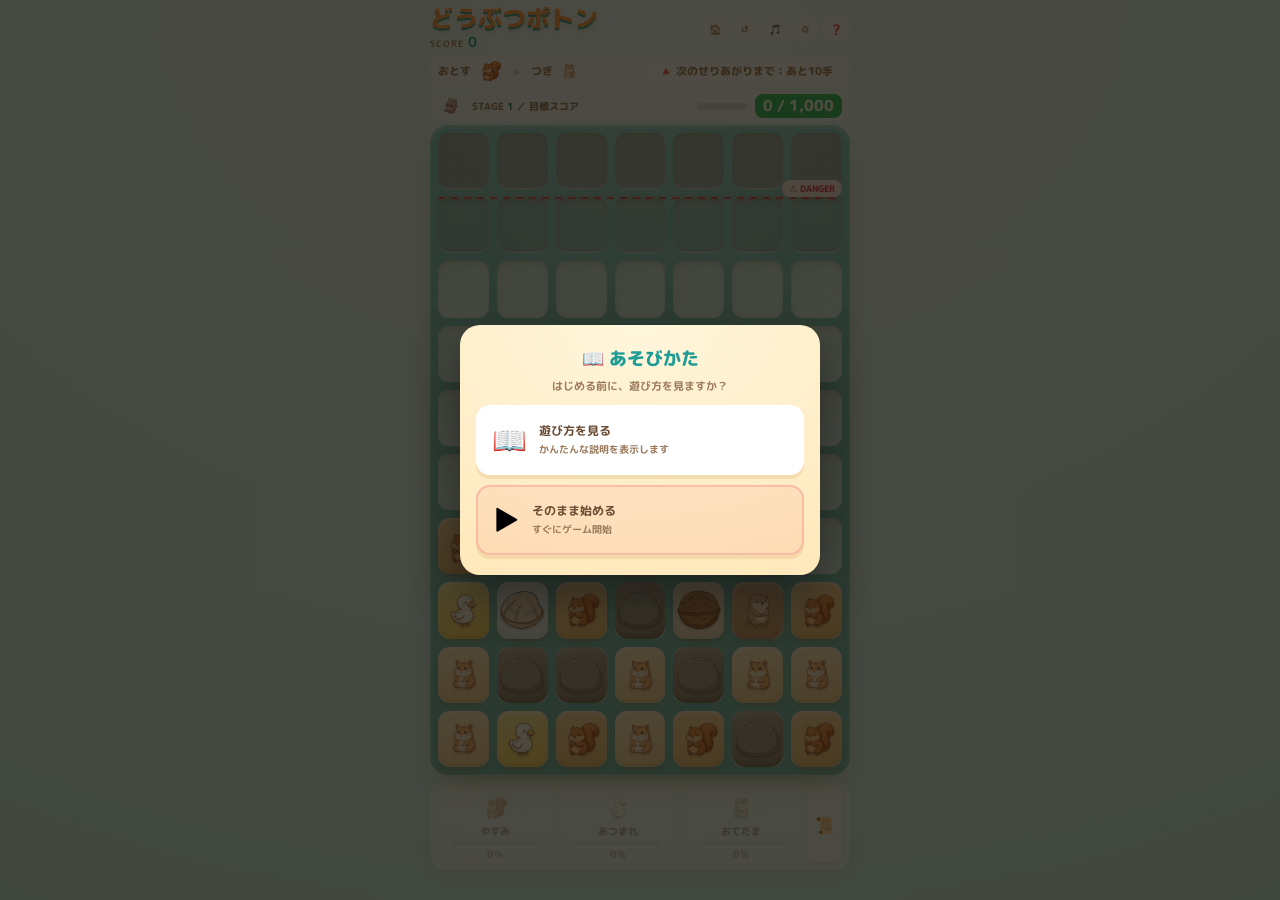
==== commit 951af090: "ヘルプを現行仕様に追従：目標ラベルを目標スコア表記に、難易度ランプ説明を波速化＋岩増加に修正" ====
--- a/game.html
+++ b/game.html
@@ -33,7 +33,7 @@
   </div>
   <div class="goal-row">
     <span class="goal-icon s-hp"></span>
-    <span class="goal-label" id="goalLabel">STAGE <b id="stageNum">1</b> ／ カバ作成</span>
+    <span class="goal-label" id="goalLabel">STAGE <b id="stageNum">1</b> ／ 目標スコア</span>
     <div class="goal-bar-bg"><div class="goal-bar-fill" id="goalFill"></div></div>
     <span class="goal-count" id="goalCount">0/1</span>
   </div>
@@ -198,7 +198,8 @@
 
     <div class="help-card">
       <div class="hc-title">🌟 ステージ進行</div>
-      <div class="hc-row"><span class="hc-emo">📈</span><span>ステージが進むほど<b>クルミや貝殻が出にくくなる</b>＝救済が減って難しくなるよ。</span></div>
+      <div class="hc-row"><span class="hc-emo">📈</span><span>ステージが進むほど<b>せりあがりが速く・おじゃま岩が増える！</b>（ステージ開始時に何が変わるか出るよ）</span></div>
+      <div class="hc-row"><span class="hc-emo">🌰</span><span>さらに<b>クルミ・貝殻も出にくくなる</b>＝救済もおたすけの充電もシビアに。</span></div>
       <div class="hc-row"><span class="hc-emo">♾️</span><span>最終ステージのあとは<b>エンドレス</b>。どこまで耐えられるか挑戦！</span></div>
     </div>
   </div>
--- a/style.css
+++ b/style.css
@@ -60,6 +60,7 @@
   @keyframes fadeout{to{opacity:0;transform:scale(.25);}}
   @keyframes shake{0%,100%{transform:translate(0,0);}20%{transform:translate(-6px,2px);}40%{transform:translate(6px,-2px);}60%{transform:translate(-4px,-1px);}80%{transform:translate(4px,2px);}}
   .tile.gone{animation:fadeout .16s ease forwards;z-index:0;}
+  .tile.gather{transition:left .22s cubic-bezier(.5,0,.6,1),top .22s cubic-bezier(.5,0,.6,1),transform .22s ease,opacity .22s ease;transform:scale(.5);opacity:.8;z-index:9;}
   .board.shake{animation:shake .35s ease;}
   .aim-banner{position:absolute;top:8px;left:50%;transform:translateX(-50%);max-width:92%;background:rgba(30,20,5,.86);color:#fff;font-weight:800;font-size:12px;line-height:1.3;padding:6px 12px;border-radius:11px;z-index:9;pointer-events:none;text-align:center;display:none;box-shadow:0 4px 12px rgba(0,0,0,.3);}
   .aim-banner.show{display:block;animation:pop .2s ease;}
@@ -68,8 +69,8 @@
   .tile.aim-pick{box-shadow:0 0 0 4px #ffd24a,0 0 16px 4px rgba(255,190,30,.95)!important;z-index:12;animation:aimpulse .55s ease-in-out infinite;}
   .grid .bg.range{background:rgba(255,200,60,.32);box-shadow:inset 0 0 0 2px rgba(255,180,40,.75);}
   .tile.range-hit{box-shadow:0 0 0 3px #ffcf3a,0 0 14px 3px rgba(255,190,30,.9)!important;z-index:11;}
-  .score-pop{position:absolute;left:50%;top:0;z-index:8;font-size:13px;font-weight:800;color:#fff;text-shadow:0 1px 2px rgba(120,70,30,.7),0 0 4px rgba(255,200,80,.9);pointer-events:none;white-space:nowrap;animation:scorepop .76s ease-out forwards;}
-  @keyframes scorepop{0%{opacity:0;transform:translate(-50%,-20%) scale(.6);}25%{opacity:1;transform:translate(-50%,-95%) scale(1);}100%{opacity:0;transform:translate(-50%,-165%) scale(1);}}
+  .score-pop{position:absolute;left:50%;top:-2px;z-index:9;font-size:clamp(16px,5.2vw,23px);font-weight:900;color:#fff;letter-spacing:.4px;text-shadow:-1.5px -1.5px 0 #ff8a1e,1.5px -1.5px 0 #ff8a1e,-1.5px 1.5px 0 #ff8a1e,1.5px 1.5px 0 #ff8a1e,0 0 8px rgba(255,180,40,.95),0 3px 6px rgba(120,60,0,.45);pointer-events:none;white-space:nowrap;animation:scorepop .82s cubic-bezier(.2,1.4,.5,1) forwards;}
+  @keyframes scorepop{0%{opacity:0;transform:translate(-50%,12%) scale(.4);}18%{opacity:1;transform:translate(-50%,-70%) scale(1.28);}38%{transform:translate(-50%,-96%) scale(1);}100%{opacity:0;transform:translate(-50%,-178%) scale(1);}}
   @keyframes aimpulse{0%,100%{transform:scale(1);}50%{transform:scale(1.08);}}
   .danger-line{position:absolute;left:0;right:0;height:2px;border-radius:2px;pointer-events:none;z-index:4;background:repeating-linear-gradient(90deg,rgba(224,54,74,.85) 0,rgba(224,54,74,.85) 7px,transparent 7px,transparent 13px);box-shadow:0 0 5px rgba(224,54,74,.4);}
   .danger-label{position:absolute;right:0;font-size:9px;font-weight:800;color:var(--danger);background:rgba(255,238,238,.94);padding:1.5px 7px;border-radius:8px;pointer-events:none;z-index:4;transform:translateY(-100%);box-shadow:0 1px 3px rgba(224,54,74,.28);}
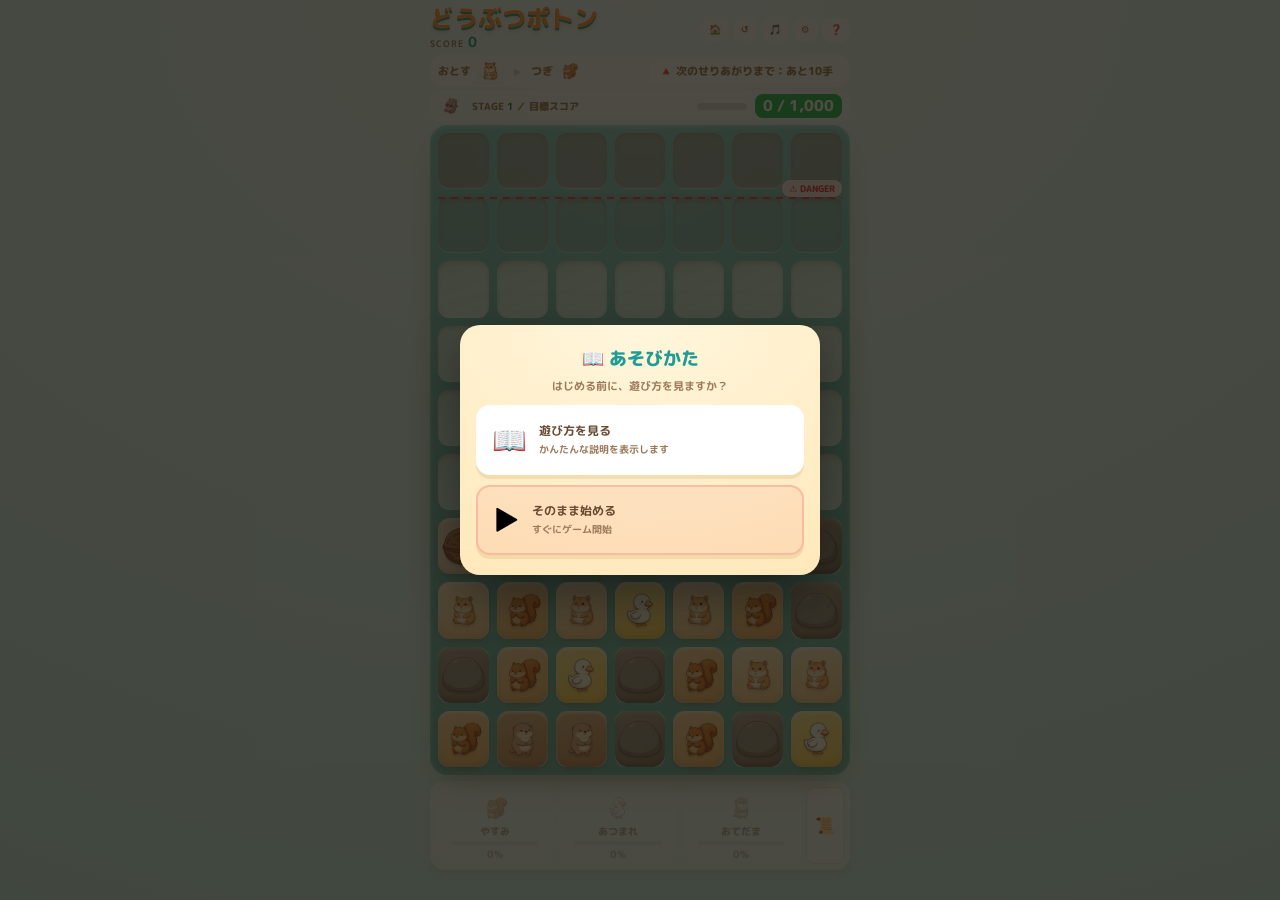
==== commit 6640180b: "感想フォームへの導線を追加（終了画面・タイトル） 終了画面のシェア下とタイトルのボタン群に「感想を送る」ボタンを設置。 Googleフォームを新規タブで開く。FB回収の出口用。  Co-Authore" ====
--- a/game.html
+++ b/game.html
@@ -62,6 +62,7 @@
           <!-- クリア時のみ表示 -->
           <button class="btn" id="clearOkBtn" style="display:none;">つぎへ / もういちど</button>
           <button class="share-btn" id="shareBtn">シェア📤</button>
+          <button class="fb-btn" onclick="window.open('https://forms.gle/Q12ew2W9Xh6ttDBz6','_blank')">💬 感想を送る</button>
         </div>
       </div>
       </div>
--- a/style.css
+++ b/style.css
@@ -93,6 +93,8 @@
   .history-rank{color:var(--accent-d);min-width:22px;}
   .share-btn{background:linear-gradient(135deg,#25d366,#128c7e);color:#fff;border:none;border-radius:12px;font-family:inherit;font-weight:800;font-size:13px;padding:9px 16px;cursor:pointer;box-shadow:0 4px 0 #0a6655;}
   .share-btn:active{transform:translateY(3px);}
+  .fb-btn{background:linear-gradient(135deg,#f0a06a,#d2763f);color:#fff;border:none;border-radius:12px;font-family:inherit;font-weight:800;font-size:13px;padding:9px 16px;cursor:pointer;box-shadow:0 4px 0 #b25d2c;}
+  .fb-btn:active{transform:translateY(3px);}
   .float{position:absolute;font-weight:800;pointer-events:none;z-index:7;left:50%;transform:translateX(-50%);animation:rise .9s ease-out forwards;white-space:nowrap;text-align:center;}
   .float.pts{font-size:14px;color:var(--accent-d);top:5px;text-shadow:0 1px 0 #fff,0 0 4px rgba(0,0,0,.2);}
   .float.chain{font-size:28px;color:var(--fire);top:34%;text-shadow:0 0 0 2px #fff,-1px -1px 0 #fff,1px -1px 0 #fff,-1px 1px 0 #fff,1px 1px 0 #fff,0 3px 8px rgba(0,0,0,.3);}
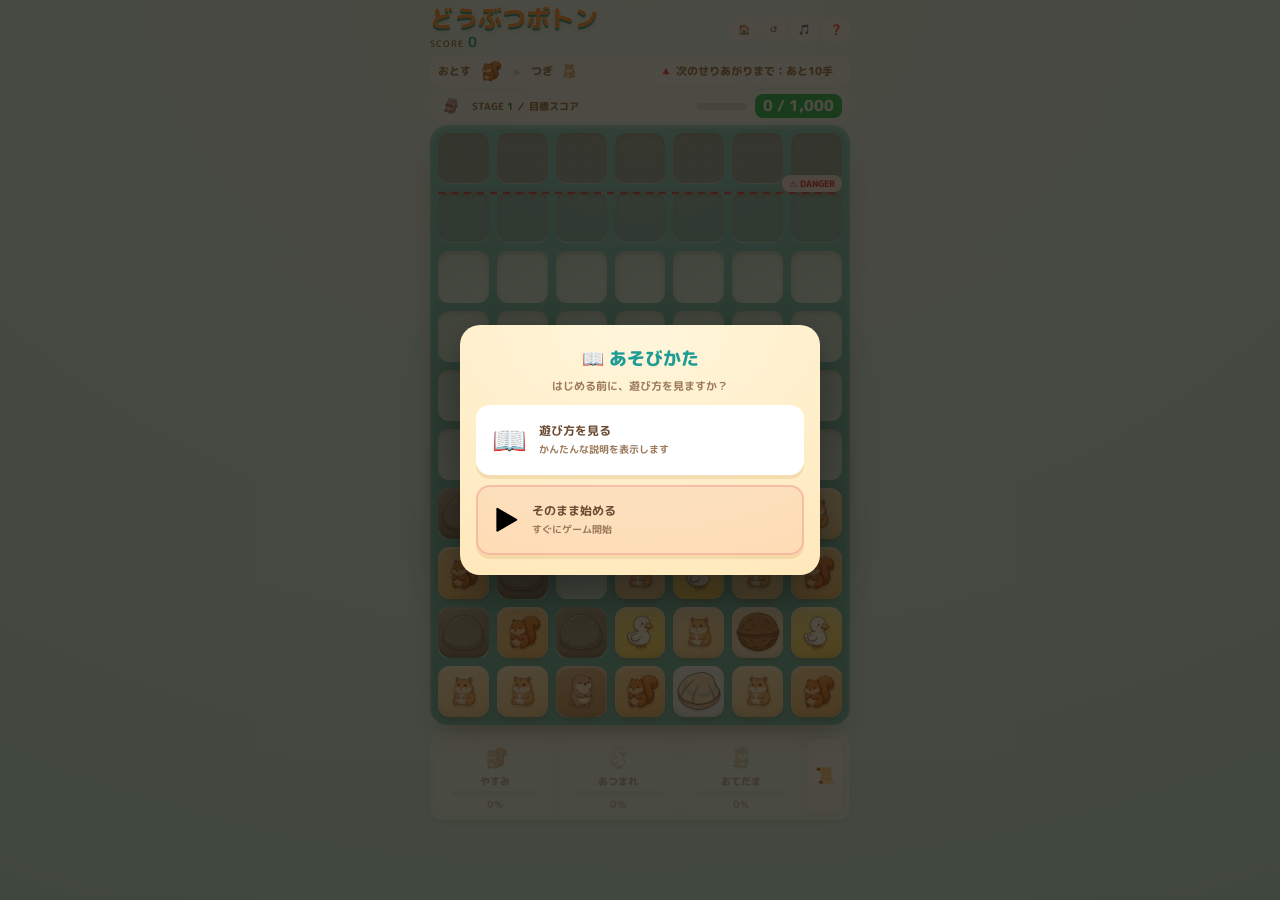
==== commit 9d164102: "fix: リリース前ブラッシュアップ（無限ループ等のブロッカー＋整合性/UI修正） Claude単独レビュー＋Codexクロスチェックの統合結果を反映。  ブロッカー: - カバ(T5)3体以上隣接時" ====
--- a/game.html
+++ b/game.html
@@ -19,7 +19,7 @@
       <button class="help-btn" onclick="showTitleModal()" style="margin:0;padding:5px 8px;font-size:10px;">🏠</button>
       <button class="help-btn" id="restart" onclick="showRestartModal()" style="margin:0;padding:5px 8px;font-size:10px;">↺</button>
       <button class="help-btn" onclick="toggleMusic()" style="margin:0;padding:5px 8px;font-size:10px;">🎵</button>
-      <button class="help-btn" onclick="toggleDebug()" style="margin:0;padding:5px 8px;font-size:10px;">⚙️</button>
+      <button class="help-btn" id="debugBtn" onclick="toggleDebug()" style="margin:0;padding:5px 8px;font-size:10px;display:none;">⚙️</button>
       <button class="help-btn" onclick="toggleHelp()" style="margin:0;padding:5px 8px;font-size:10px;">❓</button>
     </div>
   </div>
@@ -165,8 +165,8 @@
 
     <div class="help-card">
       <div class="hc-title">🔺 せりあがり ＝ タイムアタック</div>
-      <div class="hc-row"><span class="hc-emo">🔺</span><span>一定の手数ごとに、下から<b>おじゃま岩がせりあがる。</b></span></div>
-      <div class="hc-row"><span class="hc-emo">🚫</span><span><b>おたすけアクションではおじゃま岩を消せない！</b>減らせるのは<b>クルミ・貝殻・カバの全破壊</b>だけ。</span></div>
+      <div class="hc-row"><span class="hc-emo">🔺</span><span>一定の手数ごとに、下から<b>新しい列がせりあがる（おじゃま岩も混ざる）。</b></span></div>
+      <div class="hc-row"><span class="hc-emo">🚫</span><span><b>おたすけアクションではおじゃま岩を消せない！</b>おじゃま岩を一掃できるのは<b>カバの全破壊</b>だけ（クルミ・貝殻は割れると自分が消えるよ）。</span></div>
       <div class="hc-row"><span class="hc-emo">⏱️</span><span>＝「積み上がる前に<b>カバを作って一掃できるか</b>」のタイムアタックが勝負！</span></div>
     </div>
 
--- a/style.css
+++ b/style.css
@@ -25,8 +25,8 @@
   .risecount.warn{color:var(--danger);background:rgba(224,54,74,.12);}
   .help-btn{background:rgba(255,255,255,.6);color:var(--ink-soft);border:none;border-radius:9px;font-family:inherit;font-weight:800;font-size:11px;padding:4px 10px;cursor:pointer;align-self:center;margin-bottom:6px;}
   .board-wrap{display:flex;justify-content:center;flex:1;}
-  .board{position:relative;width:100%;max-height:calc(100dvh - 250px);aspect-ratio:5/8;background:radial-gradient(rgba(255,255,255,.05) 1px,transparent 1.4px) 0 0/15px 15px,radial-gradient(135% 90% at 50% -10%,rgba(255,255,255,.16),transparent 55%),linear-gradient(180deg,rgba(255,255,255,.05),rgba(80,40,10,.1)),var(--board);border-radius:18px;padding:var(--gap);box-shadow:0 14px 30px -12px rgba(120,70,30,.45),inset 0 2px 4px rgba(255,255,255,.4);cursor:pointer;overflow:hidden;}
-  .grid{position:absolute;inset:var(--gap);display:grid;grid-template-columns:repeat(5,1fr);grid-template-rows:repeat(8,1fr);gap:var(--gap);}
+  .board{position:relative;width:100%;max-height:calc(100dvh - 250px);aspect-ratio:7/10;background:radial-gradient(rgba(255,255,255,.05) 1px,transparent 1.4px) 0 0/15px 15px,radial-gradient(135% 90% at 50% -10%,rgba(255,255,255,.16),transparent 55%),linear-gradient(180deg,rgba(255,255,255,.05),rgba(80,40,10,.1)),var(--board);border-radius:18px;padding:var(--gap);box-shadow:0 14px 30px -12px rgba(120,70,30,.45),inset 0 2px 4px rgba(255,255,255,.4);cursor:pointer;overflow:hidden;}
+  .grid{position:absolute;inset:var(--gap);display:grid;grid-template-columns:repeat(7,1fr);grid-template-rows:repeat(10,1fr);gap:var(--gap);}
   .grid .bg{background:linear-gradient(158deg,rgba(0,0,0,.07),rgba(255,255,255,.05)),var(--cell);border-radius:11px;box-shadow:inset 0 2px 4px rgba(120,70,30,.18),inset 0 -1px 1px rgba(255,255,255,.55);transition:background .1s;}
   .grid .bg.aim{background:#f1d4ab;} .grid .bg.dz0{background:rgba(224,54,74,.22);} .grid .bg.dz1{background:rgba(224,54,74,.1);}
   .tiles{position:absolute;inset:var(--gap);}
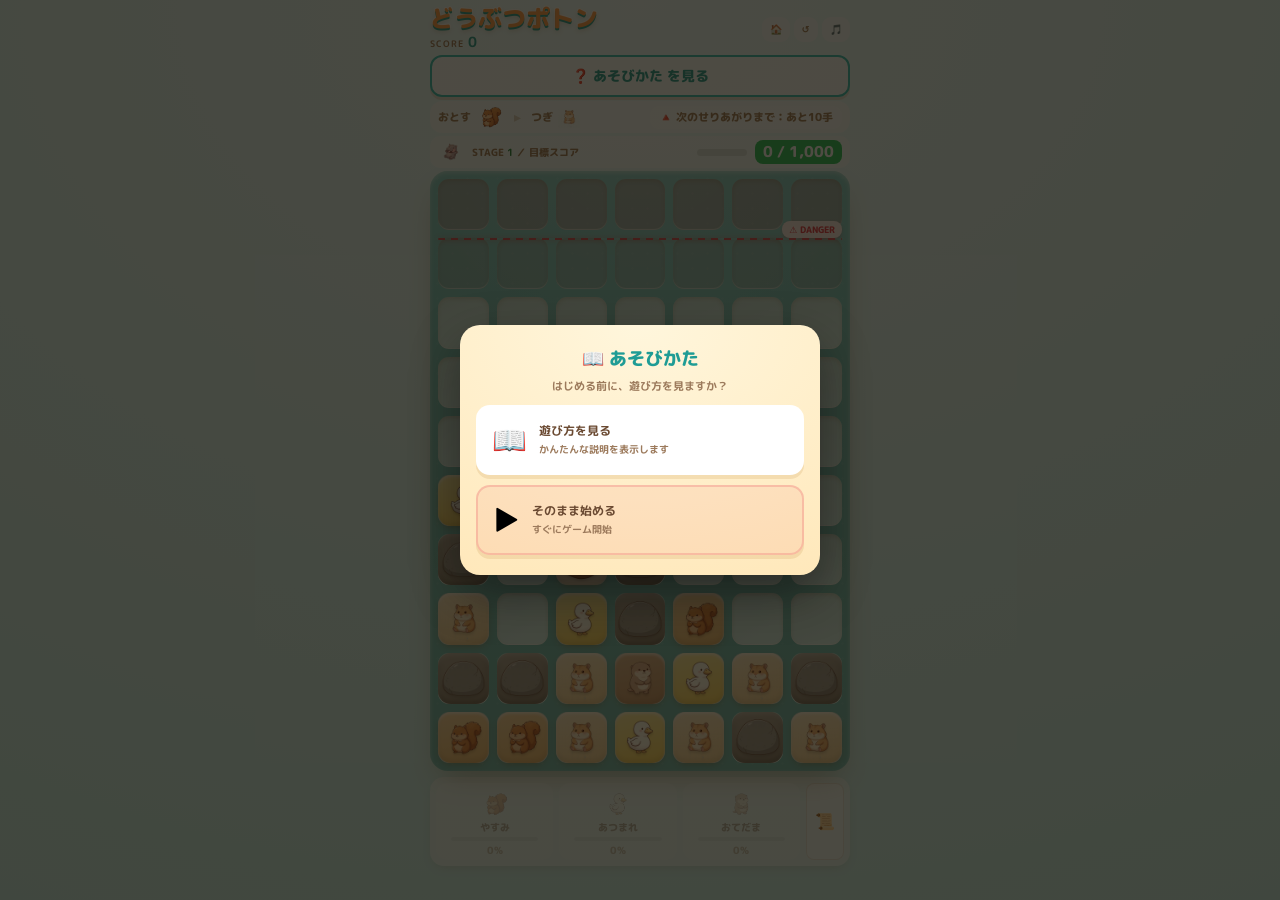
==== commit 227efe5e: "feat: 「あそびかた」を独立した目立つCTAボタンに（上部アイコンから分離） 迷ったプレイヤーが解説をすぐ見つけられるよう、❓をアイコンクラスタから外し タイトル直下にアクセント色の横長ボタン「❓" ====
--- a/game.html
+++ b/game.html
@@ -20,9 +20,9 @@
       <button class="help-btn" id="restart" onclick="showRestartModal()" style="margin:0;padding:5px 8px;font-size:10px;">↺</button>
       <button class="help-btn" onclick="toggleMusic()" style="margin:0;padding:5px 8px;font-size:10px;">🎵</button>
       <button class="help-btn" id="debugBtn" onclick="toggleDebug()" style="margin:0;padding:5px 8px;font-size:10px;display:none;">⚙️</button>
-      <button class="help-btn" onclick="toggleHelp()" style="margin:0;padding:5px 8px;font-size:10px;">❓</button>
-    </div>
-  </div>
+    </div>
+  </div>
+  <button class="help-cta" onclick="toggleHelp()">❓ あそびかた を見る</button>
   <div class="queue">
     <div class="qpair">
       <span class="qbox qnow">おとす<span class="e" id="cnow">🐹</span></span>
--- a/style.css
+++ b/style.css
@@ -24,6 +24,9 @@
   .risecount{font-size:11px;font-weight:800;color:var(--ink-soft);background:rgba(255,255,255,.5);border-radius:9px;padding:3px 9px;transition:.2s;}
   .risecount.warn{color:var(--danger);background:rgba(224,54,74,.12);}
   .help-btn{background:rgba(255,255,255,.6);color:var(--ink-soft);border:none;border-radius:9px;font-family:inherit;font-weight:800;font-size:11px;padding:4px 10px;cursor:pointer;align-self:center;margin-bottom:6px;}
+  /* 「あそびかた」を見る独立CTA（迷ったプレイヤーがすぐ見つけられるよう目立たせる） */
+  .help-cta{width:100%;display:flex;align-items:center;justify-content:center;gap:6px;background:rgba(255,255,255,.72);color:var(--accent-d);border:2px solid var(--accent);border-radius:12px;font-family:inherit;font-weight:800;font-size:14px;padding:9px;margin-bottom:4px;cursor:pointer;box-shadow:0 3px 0 rgba(210,118,63,.2);transition:transform .08s,box-shadow .08s;}
+  .help-cta:active{transform:translateY(2px);box-shadow:0 1px 0 rgba(210,118,63,.2);}
   .board-wrap{display:flex;justify-content:center;flex:1;}
   .board{position:relative;width:100%;max-height:calc(100dvh - 250px);aspect-ratio:7/10;background:radial-gradient(rgba(255,255,255,.05) 1px,transparent 1.4px) 0 0/15px 15px,radial-gradient(135% 90% at 50% -10%,rgba(255,255,255,.16),transparent 55%),linear-gradient(180deg,rgba(255,255,255,.05),rgba(80,40,10,.1)),var(--board);border-radius:18px;padding:var(--gap);box-shadow:0 14px 30px -12px rgba(120,70,30,.45),inset 0 2px 4px rgba(255,255,255,.4);cursor:pointer;overflow:hidden;}
   .grid{position:absolute;inset:var(--gap);display:grid;grid-template-columns:repeat(7,1fr);grid-template-rows:repeat(10,1fr);gap:var(--gap);}
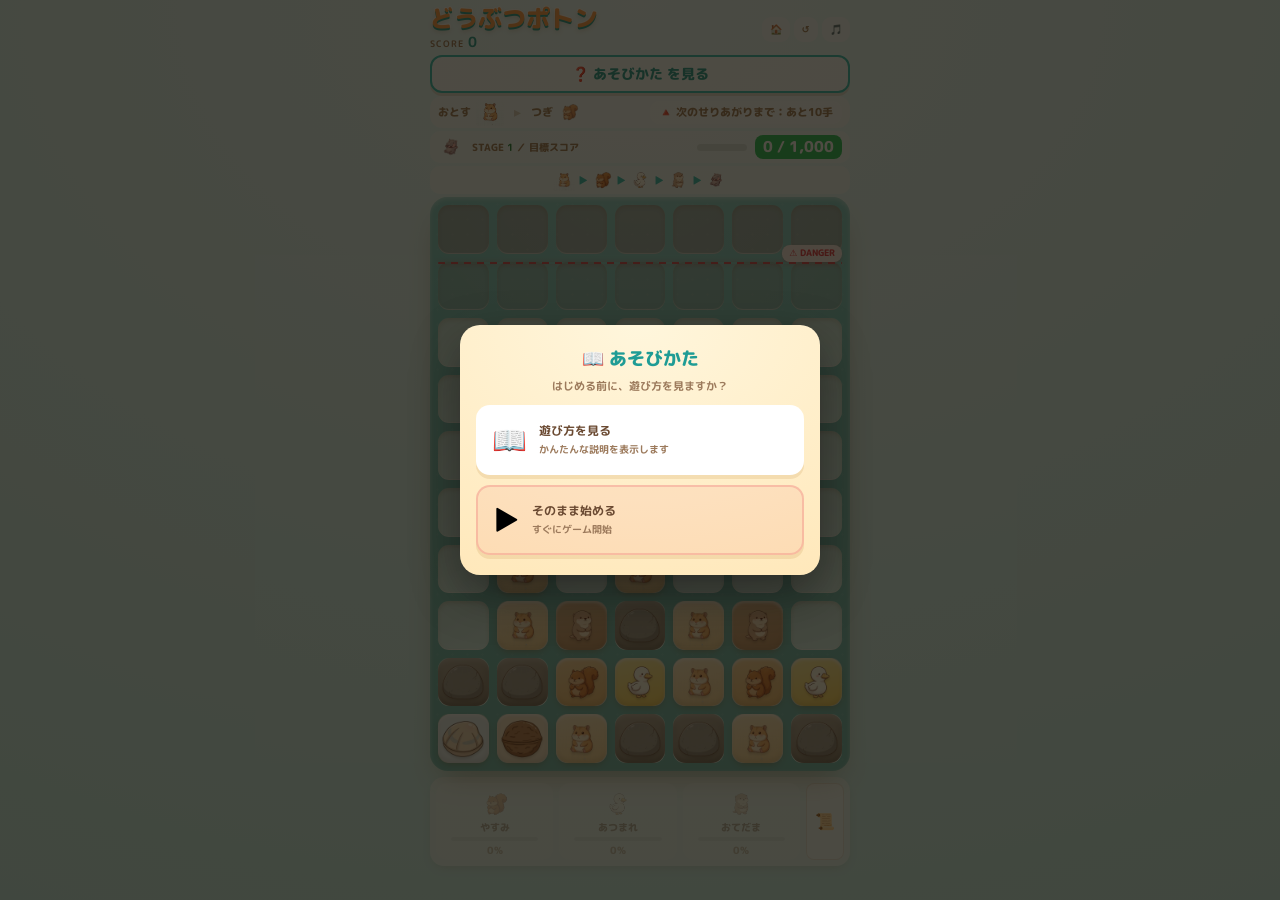
==== commit 886f2b18: "feat: 進化順を常時表示するガイド帯を追加＋見切れ解消 - スイカゲーム風に🐹→🐿️→🦆→🦦→🦛の合体順を盤面直前に常時表示（直感性向上） - あそびかたCTA追加で縦が増え下部が見切れていた問題" ====
--- a/game.html
+++ b/game.html
@@ -37,6 +37,13 @@
     <div class="goal-bar-bg"><div class="goal-bar-fill" id="goalFill"></div></div>
     <span class="goal-count" id="goalCount">0/1</span>
   </div>
+  <div class="evo-guide" aria-hidden="true">
+    <img src="assets/tile_t1.webp" alt=""><span class="arr">▶</span>
+    <img src="assets/tile_t2.webp" alt=""><span class="arr">▶</span>
+    <img src="assets/tile_t3.webp" alt=""><span class="arr">▶</span>
+    <img src="assets/tile_t4.webp" alt=""><span class="arr">▶</span>
+    <img src="assets/tile_t5.webp" alt="">
+  </div>
   <div class="game-area">
       <div class="board-wrap">
         <div class="board" id="board">
--- a/style.css
+++ b/style.css
@@ -25,10 +25,14 @@
   .risecount.warn{color:var(--danger);background:rgba(224,54,74,.12);}
   .help-btn{background:rgba(255,255,255,.6);color:var(--ink-soft);border:none;border-radius:9px;font-family:inherit;font-weight:800;font-size:11px;padding:4px 10px;cursor:pointer;align-self:center;margin-bottom:6px;}
   /* 「あそびかた」を見る独立CTA（迷ったプレイヤーがすぐ見つけられるよう目立たせる） */
-  .help-cta{width:100%;display:flex;align-items:center;justify-content:center;gap:6px;background:rgba(255,255,255,.72);color:var(--accent-d);border:2px solid var(--accent);border-radius:12px;font-family:inherit;font-weight:800;font-size:14px;padding:9px;margin-bottom:4px;cursor:pointer;box-shadow:0 3px 0 rgba(210,118,63,.2);transition:transform .08s,box-shadow .08s;}
+  .help-cta{width:100%;display:flex;align-items:center;justify-content:center;gap:6px;background:rgba(255,255,255,.72);color:var(--accent-d);border:2px solid var(--accent);border-radius:12px;font-family:inherit;font-weight:800;font-size:14px;padding:7px;margin-bottom:3px;cursor:pointer;box-shadow:0 3px 0 rgba(210,118,63,.2);transition:transform .08s,box-shadow .08s;}
   .help-cta:active{transform:translateY(2px);box-shadow:0 1px 0 rgba(210,118,63,.2);}
+  /* 常時表示の進化ガイド（スイカゲーム風：合体の順番をいつでも確認できる） */
+  .evo-guide{display:flex;align-items:center;justify-content:center;gap:3px;background:rgba(255,255,255,.5);border-radius:10px;padding:3px 6px;margin-bottom:3px;}
+  .evo-guide img{width:22px;height:22px;object-fit:contain;display:block;}
+  .evo-guide .arr{font-size:10px;font-weight:800;color:var(--accent);}
   .board-wrap{display:flex;justify-content:center;flex:1;}
-  .board{position:relative;width:100%;max-height:calc(100dvh - 250px);aspect-ratio:7/10;background:radial-gradient(rgba(255,255,255,.05) 1px,transparent 1.4px) 0 0/15px 15px,radial-gradient(135% 90% at 50% -10%,rgba(255,255,255,.16),transparent 55%),linear-gradient(180deg,rgba(255,255,255,.05),rgba(80,40,10,.1)),var(--board);border-radius:18px;padding:var(--gap);box-shadow:0 14px 30px -12px rgba(120,70,30,.45),inset 0 2px 4px rgba(255,255,255,.4);cursor:pointer;overflow:hidden;}
+  .board{position:relative;width:100%;max-height:calc(100dvh - 326px);aspect-ratio:7/10;background:radial-gradient(rgba(255,255,255,.05) 1px,transparent 1.4px) 0 0/15px 15px,radial-gradient(135% 90% at 50% -10%,rgba(255,255,255,.16),transparent 55%),linear-gradient(180deg,rgba(255,255,255,.05),rgba(80,40,10,.1)),var(--board);border-radius:18px;padding:var(--gap);box-shadow:0 14px 30px -12px rgba(120,70,30,.45),inset 0 2px 4px rgba(255,255,255,.4);cursor:pointer;overflow:hidden;}
   .grid{position:absolute;inset:var(--gap);display:grid;grid-template-columns:repeat(7,1fr);grid-template-rows:repeat(10,1fr);gap:var(--gap);}
   .grid .bg{background:linear-gradient(158deg,rgba(0,0,0,.07),rgba(255,255,255,.05)),var(--cell);border-radius:11px;box-shadow:inset 0 2px 4px rgba(120,70,30,.18),inset 0 -1px 1px rgba(255,255,255,.55);transition:background .1s;}
   .grid .bg.aim{background:#f1d4ab;} .grid .bg.dz0{background:rgba(224,54,74,.22);} .grid .bg.dz1{background:rgba(224,54,74,.1);}
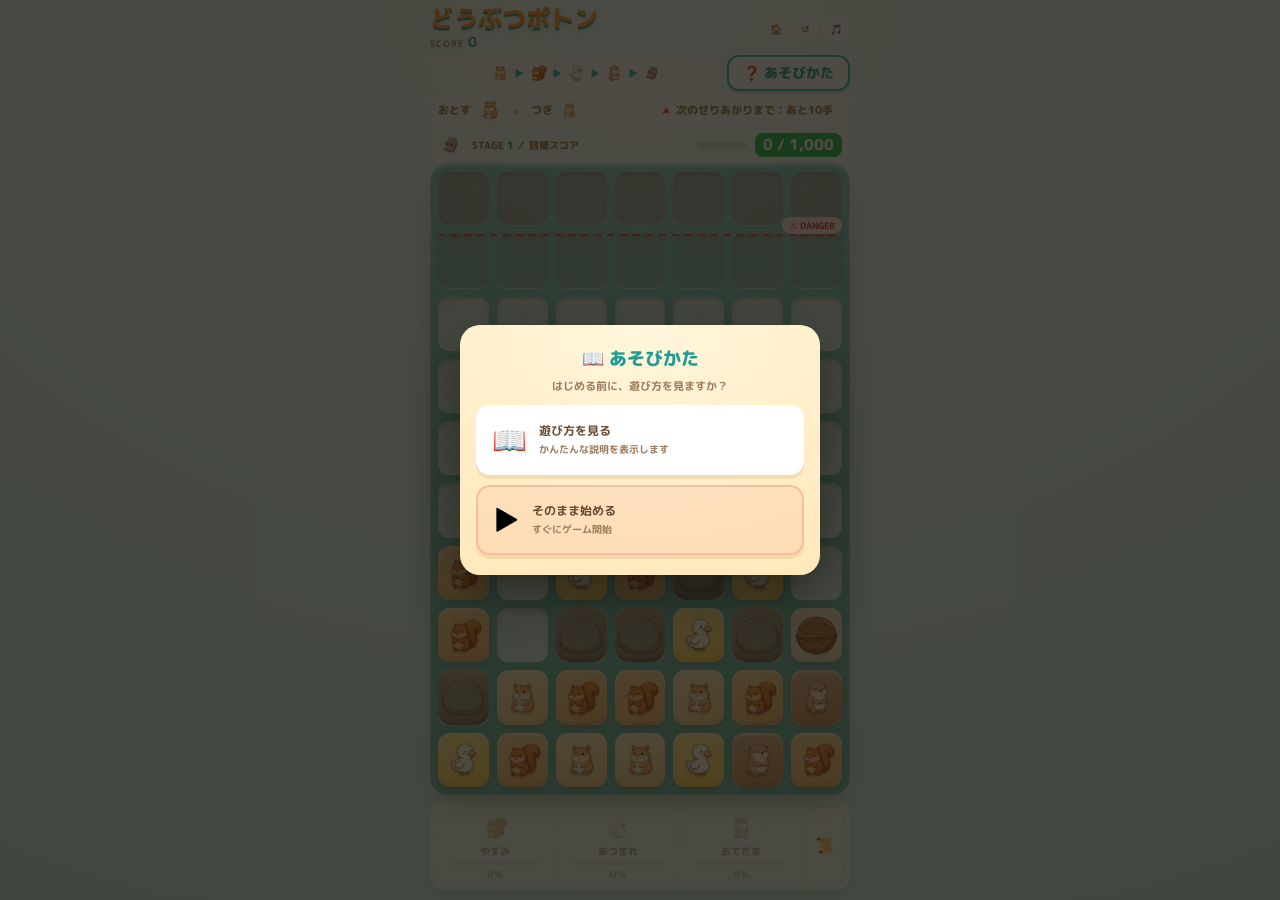
==== commit 27d0890f: "refac: 進化ガイドとあそびかたCTAを1行に統合し盤面を拡大 縦に積んでいた2行(進化ガイド/あそびかたCTA)をinfo-barで1行に統合。 左=進化ガイド(flex:1)、右=❓あそびかた" ====
--- a/game.html
+++ b/game.html
@@ -22,7 +22,16 @@
       <button class="help-btn" id="debugBtn" onclick="toggleDebug()" style="margin:0;padding:5px 8px;font-size:10px;display:none;">⚙️</button>
     </div>
   </div>
-  <button class="help-cta" onclick="toggleHelp()">❓ あそびかた を見る</button>
+  <div class="info-bar">
+    <div class="evo-guide" aria-hidden="true">
+      <img src="assets/tile_t1.webp" alt=""><span class="arr">▶</span>
+      <img src="assets/tile_t2.webp" alt=""><span class="arr">▶</span>
+      <img src="assets/tile_t3.webp" alt=""><span class="arr">▶</span>
+      <img src="assets/tile_t4.webp" alt=""><span class="arr">▶</span>
+      <img src="assets/tile_t5.webp" alt="">
+    </div>
+    <button class="help-cta" onclick="toggleHelp()">❓ あそびかた</button>
+  </div>
   <div class="queue">
     <div class="qpair">
       <span class="qbox qnow">おとす<span class="e" id="cnow">🐹</span></span>
@@ -36,13 +45,6 @@
     <span class="goal-label" id="goalLabel">STAGE <b id="stageNum">1</b> ／ 目標スコア</span>
     <div class="goal-bar-bg"><div class="goal-bar-fill" id="goalFill"></div></div>
     <span class="goal-count" id="goalCount">0/1</span>
-  </div>
-  <div class="evo-guide" aria-hidden="true">
-    <img src="assets/tile_t1.webp" alt=""><span class="arr">▶</span>
-    <img src="assets/tile_t2.webp" alt=""><span class="arr">▶</span>
-    <img src="assets/tile_t3.webp" alt=""><span class="arr">▶</span>
-    <img src="assets/tile_t4.webp" alt=""><span class="arr">▶</span>
-    <img src="assets/tile_t5.webp" alt="">
   </div>
   <div class="game-area">
       <div class="board-wrap">
--- a/style.css
+++ b/style.css
@@ -7,8 +7,8 @@
   body.endless{--bg1:#ede0ff;--bg2:#d0b8f8;--board:#8860c8;--cell:#e0d0f8;--accent:#8040d0;--accent-d:#6028a8;}
   *{margin:0;padding:0;box-sizing:border-box;-webkit-tap-highlight-color:transparent;}
   html,body{height:100%;}
-  body{font-family:'M PLUS Rounded 1c','Hiragino Maru Gothic ProN','Yu Gothic',system-ui,sans-serif;background:radial-gradient(120% 120% at 50% 0%,var(--bg1) 0%,var(--bg2) 100%);color:var(--ink);display:flex;align-items:flex-start;justify-content:center;height:100dvh;padding:6px 8px;overflow-y:auto;user-select:none;touch-action:manipulation;}
-  .wrap{width:100%;max-width:420px;display:flex;flex-direction:column;align-items:stretch;padding-bottom:4px;}
+  body{font-family:'M PLUS Rounded 1c','Hiragino Maru Gothic ProN','Yu Gothic',system-ui,sans-serif;background:radial-gradient(120% 120% at 50% 0%,var(--bg1) 0%,var(--bg2) 100%);color:var(--ink);display:flex;align-items:stretch;justify-content:center;height:100dvh;padding:6px 8px;overflow:hidden;user-select:none;touch-action:manipulation;}
+  .wrap{width:100%;max-width:420px;display:flex;flex-direction:column;align-items:stretch;padding-bottom:4px;min-height:0;}
   .top{display:flex;align-items:center;justify-content:space-between;margin-bottom:3px;gap:8px;}
   .title h1{font-size:clamp(19px,5.5vw,24px);font-weight:800;line-height:1;color:#ff9d4d;-webkit-text-stroke:2px #fff;paint-order:stroke fill;text-shadow:0 2px 0 var(--accent-d),0 3px 5px rgba(150,90,40,.28);}
   .title .sub{font-size:9px;color:var(--ink-soft);font-weight:700;margin-top:2px;letter-spacing:1px;}
@@ -25,14 +25,16 @@
   .risecount.warn{color:var(--danger);background:rgba(224,54,74,.12);}
   .help-btn{background:rgba(255,255,255,.6);color:var(--ink-soft);border:none;border-radius:9px;font-family:inherit;font-weight:800;font-size:11px;padding:4px 10px;cursor:pointer;align-self:center;margin-bottom:6px;}
   /* 「あそびかた」を見る独立CTA（迷ったプレイヤーがすぐ見つけられるよう目立たせる） */
-  .help-cta{width:100%;display:flex;align-items:center;justify-content:center;gap:6px;background:rgba(255,255,255,.72);color:var(--accent-d);border:2px solid var(--accent);border-radius:12px;font-family:inherit;font-weight:800;font-size:14px;padding:7px;margin-bottom:3px;cursor:pointer;box-shadow:0 3px 0 rgba(210,118,63,.2);transition:transform .08s,box-shadow .08s;}
+  /* 進化ガイド(左)＋あそびかたCTA(右)を1行に統合して縦を節約（盤面を広く取る） */
+  .info-bar{display:flex;align-items:stretch;gap:6px;margin-bottom:3px;}
+  .help-cta{flex-shrink:0;white-space:nowrap;display:flex;align-items:center;justify-content:center;gap:6px;background:rgba(255,255,255,.72);color:var(--accent-d);border:2px solid var(--accent);border-radius:12px;font-family:inherit;font-weight:800;font-size:14px;padding:6px 14px;cursor:pointer;box-shadow:0 3px 0 rgba(210,118,63,.2);transition:transform .08s,box-shadow .08s;}
   .help-cta:active{transform:translateY(2px);box-shadow:0 1px 0 rgba(210,118,63,.2);}
   /* 常時表示の進化ガイド（スイカゲーム風：合体の順番をいつでも確認できる） */
-  .evo-guide{display:flex;align-items:center;justify-content:center;gap:3px;background:rgba(255,255,255,.5);border-radius:10px;padding:3px 6px;margin-bottom:3px;}
+  .evo-guide{flex:1;display:flex;align-items:center;justify-content:center;gap:3px;background:rgba(255,255,255,.5);border-radius:10px;padding:3px 6px;}
   .evo-guide img{width:22px;height:22px;object-fit:contain;display:block;}
   .evo-guide .arr{font-size:10px;font-weight:800;color:var(--accent);}
-  .board-wrap{display:flex;justify-content:center;flex:1;}
-  .board{position:relative;width:100%;max-height:calc(100dvh - 326px);aspect-ratio:7/10;background:radial-gradient(rgba(255,255,255,.05) 1px,transparent 1.4px) 0 0/15px 15px,radial-gradient(135% 90% at 50% -10%,rgba(255,255,255,.16),transparent 55%),linear-gradient(180deg,rgba(255,255,255,.05),rgba(80,40,10,.1)),var(--board);border-radius:18px;padding:var(--gap);box-shadow:0 14px 30px -12px rgba(120,70,30,.45),inset 0 2px 4px rgba(255,255,255,.4);cursor:pointer;overflow:hidden;}
+  .board-wrap{display:flex;justify-content:center;align-items:center;flex:1;min-height:0;}
+  .board{position:relative;height:100%;width:auto;max-width:100%;aspect-ratio:7/10;background:radial-gradient(rgba(255,255,255,.05) 1px,transparent 1.4px) 0 0/15px 15px,radial-gradient(135% 90% at 50% -10%,rgba(255,255,255,.16),transparent 55%),linear-gradient(180deg,rgba(255,255,255,.05),rgba(80,40,10,.1)),var(--board);border-radius:18px;padding:var(--gap);box-shadow:0 14px 30px -12px rgba(120,70,30,.45),inset 0 2px 4px rgba(255,255,255,.4);cursor:pointer;overflow:hidden;}
   .grid{position:absolute;inset:var(--gap);display:grid;grid-template-columns:repeat(7,1fr);grid-template-rows:repeat(10,1fr);gap:var(--gap);}
   .grid .bg{background:linear-gradient(158deg,rgba(0,0,0,.07),rgba(255,255,255,.05)),var(--cell);border-radius:11px;box-shadow:inset 0 2px 4px rgba(120,70,30,.18),inset 0 -1px 1px rgba(255,255,255,.55);transition:background .1s;}
   .grid .bg.aim{background:#f1d4ab;} .grid .bg.dz0{background:rgba(224,54,74,.22);} .grid .bg.dz1{background:rgba(224,54,74,.1);}
@@ -166,9 +168,9 @@
   .skill-slot-big.charge-pulse{animation:slotpulse .38s ease;}
   @keyframes slotpulse{0%,100%{transform:scale(1);}45%{transform:scale(1.13);box-shadow:0 0 12px 3px rgba(255,200,40,.8);}}
   /* ── ローグライト 2カラムレイアウト ── */
-  .game-area{display:flex;flex-direction:column;gap:6px;align-items:stretch;width:100%;}
+  .game-area{display:flex;flex-direction:column;gap:6px;align-items:stretch;width:100%;flex:1;min-height:0;}
   /* スキルバー（盤面下の横一列） */
-  .skill-bar{display:flex;gap:6px;width:100%;align-items:stretch;background:rgba(255,255,255,.45);border-radius:14px;padding:6px;box-shadow:0 4px 12px -4px rgba(120,70,30,.18);}
+  .skill-bar{display:flex;gap:6px;width:100%;align-items:stretch;background:rgba(255,255,255,.45);border-radius:14px;padding:6px;box-shadow:0 4px 12px -4px rgba(120,70,30,.18);flex-shrink:0;}
   .skill-bar .skill-slot-big{flex:1;border-bottom:none;}
   .skill-bar .log-open-btn{flex:0 0 38px;width:38px;margin-top:0;align-self:stretch;}
   .lv-side{display:flex;flex-direction:column;align-items:center;gap:1px;flex:1;padding:5px 0;border-bottom:1px solid rgba(150,100,60,.08);}
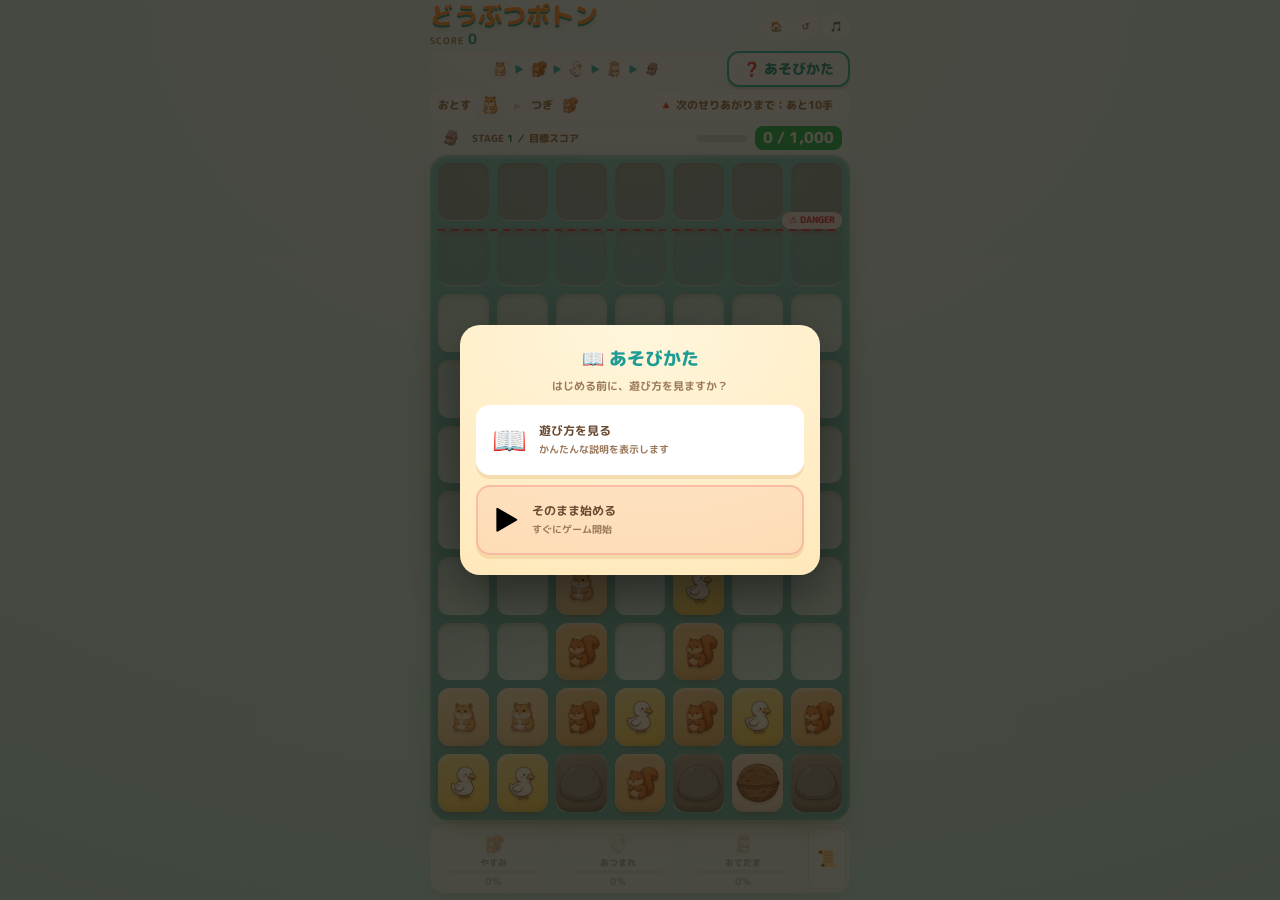
==== commit ca0fd7d7: "feat: 進行状況セーブ(つづきから)＋プレイ計測(GA4イベント)を追加 - セーブ: ステージクリアごとに到達ステージ+スコアを保存。起動時に   保存(ステージ2以上)があれば「つづきから/最" ====
--- a/game.html
+++ b/game.html
@@ -71,7 +71,7 @@
           <!-- クリア時のみ表示 -->
           <button class="btn" id="clearOkBtn" style="display:none;">つぎへ / もういちど</button>
           <button class="share-btn" id="shareBtn">シェア📤</button>
-          <button class="fb-btn" onclick="window.open('https://forms.gle/Q12ew2W9Xh6ttDBz6','_blank')">💬 感想を送る</button>
+          <button class="fb-btn" onclick="window.track&&window.track('feedback_click',{from:'result'});window.open('https://forms.gle/Q12ew2W9Xh6ttDBz6','_blank')">💬 感想を送る</button>
         </div>
       </div>
       </div>
@@ -130,6 +130,20 @@
     <button class="restart-opt restart-opt-full" onclick="tutorialNo()">
       <span class="ro-emo">▶</span>
       <span class="ro-body"><b>そのまま始める</b><br><span>すぐにゲーム開始</span></span>
+    </button>
+  </div>
+</div>
+<div class="restart-modal" id="continueModal">
+  <div class="restart-box">
+    <div class="restart-title">▶ つづきから？</div>
+    <div class="restart-sub">前回の<b>ステージ<span id="continueStage">1</span></b>から続けられます。</div>
+    <button class="restart-opt" onclick="onContinueResume()">
+      <span class="ro-emo">▶</span>
+      <span class="ro-body"><b>つづきから</b><br><span>ステージ<span id="continueStage2">1</span>から再開</span></span>
+    </button>
+    <button class="restart-opt restart-opt-full" onclick="onContinueFresh()">
+      <span class="ro-emo">🔄</span>
+      <span class="ro-body"><b>最初から</b><br><span>ステージ1からやり直す</span></span>
     </button>
   </div>
 </div>
@@ -295,6 +309,7 @@
     <div class="cutin-message" id="cutinMessage"></div>
   </div>
 </div>
+<script src="analytics.js"></script>
 <script src="script.js"></script>
 </body>
 </html>
--- a/style.css
+++ b/style.css
@@ -7,16 +7,16 @@
   body.endless{--bg1:#ede0ff;--bg2:#d0b8f8;--board:#8860c8;--cell:#e0d0f8;--accent:#8040d0;--accent-d:#6028a8;}
   *{margin:0;padding:0;box-sizing:border-box;-webkit-tap-highlight-color:transparent;}
   html,body{height:100%;}
-  body{font-family:'M PLUS Rounded 1c','Hiragino Maru Gothic ProN','Yu Gothic',system-ui,sans-serif;background:radial-gradient(120% 120% at 50% 0%,var(--bg1) 0%,var(--bg2) 100%);color:var(--ink);display:flex;align-items:stretch;justify-content:center;height:100dvh;padding:6px 8px;overflow:hidden;user-select:none;touch-action:manipulation;}
+  body{font-family:'M PLUS Rounded 1c','Hiragino Maru Gothic ProN','Yu Gothic',system-ui,sans-serif;background:radial-gradient(120% 120% at 50% 0%,var(--bg1) 0%,var(--bg2) 100%);color:var(--ink);display:flex;align-items:stretch;justify-content:center;height:100dvh;padding:3px 8px;overflow:hidden;user-select:none;touch-action:manipulation;}
   .wrap{width:100%;max-width:420px;display:flex;flex-direction:column;align-items:stretch;padding-bottom:4px;min-height:0;}
-  .top{display:flex;align-items:center;justify-content:space-between;margin-bottom:3px;gap:8px;}
+  .top{display:flex;align-items:center;justify-content:space-between;margin-bottom:2px;gap:8px;}
   .title h1{font-size:clamp(19px,5.5vw,24px);font-weight:800;line-height:1;color:#ff9d4d;-webkit-text-stroke:2px #fff;paint-order:stroke fill;text-shadow:0 2px 0 var(--accent-d),0 3px 5px rgba(150,90,40,.28);}
   .title .sub{font-size:9px;color:var(--ink-soft);font-weight:700;margin-top:2px;letter-spacing:1px;}
   .scores{display:flex;gap:7px;}
   .score{background:var(--board);border-radius:12px;padding:5px 11px;text-align:center;min-width:62px;box-shadow:inset 0 -3px 0 rgba(0,0,0,.08);}
   .score .lab{font-size:9px;font-weight:800;color:#fff7ec;opacity:.85;letter-spacing:1px;}
   .score .val{font-size:17px;font-weight:800;color:#fff;line-height:1.1;}
-  .queue{display:flex;align-items:center;justify-content:space-between;gap:8px;background:rgba(255,255,255,.55);border-radius:12px;padding:2px 8px;margin-bottom:3px;font-weight:800;font-size:11px;color:var(--ink-soft);}
+  .queue{display:flex;align-items:center;justify-content:space-between;gap:8px;background:rgba(255,255,255,.55);border-radius:12px;padding:2px 8px;margin-bottom:2px;font-weight:800;font-size:11px;color:var(--ink-soft);}
   .qpair{display:flex;align-items:center;gap:10px;}
   .qbox{display:flex;align-items:center;gap:5px;}
   .qnow .e{font-size:22px;line-height:1;} .qnext .e{font-size:16px;line-height:1;opacity:.85;}
@@ -26,7 +26,7 @@
   .help-btn{background:rgba(255,255,255,.6);color:var(--ink-soft);border:none;border-radius:9px;font-family:inherit;font-weight:800;font-size:11px;padding:4px 10px;cursor:pointer;align-self:center;margin-bottom:6px;}
   /* 「あそびかた」を見る独立CTA（迷ったプレイヤーがすぐ見つけられるよう目立たせる） */
   /* 進化ガイド(左)＋あそびかたCTA(右)を1行に統合して縦を節約（盤面を広く取る） */
-  .info-bar{display:flex;align-items:stretch;gap:6px;margin-bottom:3px;}
+  .info-bar{display:flex;align-items:stretch;gap:6px;margin-bottom:2px;}
   .help-cta{flex-shrink:0;white-space:nowrap;display:flex;align-items:center;justify-content:center;gap:6px;background:rgba(255,255,255,.72);color:var(--accent-d);border:2px solid var(--accent);border-radius:12px;font-family:inherit;font-weight:800;font-size:14px;padding:6px 14px;cursor:pointer;box-shadow:0 3px 0 rgba(210,118,63,.2);transition:transform .08s,box-shadow .08s;}
   .help-cta:active{transform:translateY(2px);box-shadow:0 1px 0 rgba(210,118,63,.2);}
   /* 常時表示の進化ガイド（スイカゲーム風：合体の順番をいつでも確認できる） */
@@ -168,9 +168,9 @@
   .skill-slot-big.charge-pulse{animation:slotpulse .38s ease;}
   @keyframes slotpulse{0%,100%{transform:scale(1);}45%{transform:scale(1.13);box-shadow:0 0 12px 3px rgba(255,200,40,.8);}}
   /* ── ローグライト 2カラムレイアウト ── */
-  .game-area{display:flex;flex-direction:column;gap:6px;align-items:stretch;width:100%;flex:1;min-height:0;}
+  .game-area{display:flex;flex-direction:column;gap:4px;align-items:stretch;width:100%;flex:1;min-height:0;}
   /* スキルバー（盤面下の横一列） */
-  .skill-bar{display:flex;gap:6px;width:100%;align-items:stretch;background:rgba(255,255,255,.45);border-radius:14px;padding:6px;box-shadow:0 4px 12px -4px rgba(120,70,30,.18);flex-shrink:0;}
+  .skill-bar{display:flex;gap:6px;width:100%;align-items:stretch;background:rgba(255,255,255,.45);border-radius:14px;padding:4px;box-shadow:0 4px 12px -4px rgba(120,70,30,.18);flex-shrink:0;}
   .skill-bar .skill-slot-big{flex:1;border-bottom:none;}
   .skill-bar .log-open-btn{flex:0 0 38px;width:38px;margin-top:0;align-self:stretch;}
   .lv-side{display:flex;flex-direction:column;align-items:center;gap:1px;flex:1;padding:5px 0;border-bottom:1px solid rgba(150,100,60,.08);}
@@ -198,7 +198,7 @@
   .lv-side.lv-goal .lpf-v{background:linear-gradient(to top,#22c55e,#86efac);}
   .lv-side.lv-goal .lct{color:#1a8040;font-weight:800;}
   /* ゴール表示 */
-  .goal-row{display:flex;align-items:center;gap:8px;background:rgba(255,255,255,.5);border-radius:10px;padding:3px 8px;margin-bottom:3px;font-size:11px;font-weight:800;}
+  .goal-row{display:flex;align-items:center;gap:8px;background:rgba(255,255,255,.5);border-radius:10px;padding:2px 8px;margin-bottom:2px;font-size:11px;font-weight:800;}
   .goal-row .goal-icon{font-size:22px;flex-shrink:0;}
   .goal-row .goal-label{color:var(--ink-soft);flex:1;font-size:10px;}
   .goal-row .goal-label b{color:#1a8040;}
@@ -223,19 +223,20 @@
   .ri-cell.active{background:rgba(255,110,40,.5);}
   /* アクティブスキルスロット */
   /* 大型スキルスロット */
-  .skill-slot-big{padding:6px 4px 5px!important;display:flex;flex-direction:column;align-items:center;gap:2px;border-radius:11px;background:rgba(255,255,255,.45);transition:box-shadow .3s,background .3s;}
-  .skill-sname{font-size:10px;font-weight:800;color:var(--ink);text-align:center;line-height:1.2;}
+  .skill-slot-big{padding:3px 4px!important;display:flex;flex-direction:column;align-items:center;gap:1px;border-radius:11px;background:rgba(255,255,255,.45);transition:box-shadow .3s,background .3s;}
+  .skill-sname{font-size:9px;font-weight:800;color:var(--ink);text-align:center;line-height:1.15;}
   .skill-sdesc{font-size:8px;font-weight:700;color:var(--ink-soft);text-align:center;}
   .lv-side .lct{font-size:10px!important;font-weight:800!important;color:var(--ink-soft)!important;}
   /* 使用可能時：発光アニメーション */
   @keyframes skillglow{0%,100%{box-shadow:0 0 0 0 rgba(250,200,0,.8);background:rgba(255,235,130,.65);}50%{box-shadow:0 0 0 7px rgba(250,200,0,0);background:rgba(255,240,160,.9);}}
   .skill-ready{animation:skillglow .85s ease infinite!important;cursor:pointer;}
   /* カバ誕生演出 */
-  @keyframes hippoborn{0%{transform:translate(-50%,-50%) scale(1);filter:none;}30%{transform:translate(-50%,-50%) scale(1.45);filter:drop-shadow(0 0 8px gold);}100%{transform:translate(-50%,-50%) scale(1.35);filter:drop-shadow(0 0 6px gold);}}
+  /* タイルは左上基準で配置されているので translate(-50%,-50%) は付けない（付けると半マス左上にズレて左端で画面外に切れる）。中心スケールのみ */
+  @keyframes hippoborn{0%{transform:scale(1);filter:none;}30%{transform:scale(1.38);filter:drop-shadow(0 0 8px gold);}100%{transform:scale(1.28);filter:drop-shadow(0 0 6px gold);}}
   .tile.hippo-born{animation:hippoborn .5s ease forwards;z-index:10;}
   .skill-slot-big .la-big{font-size:22px;line-height:1;}
   /* スキルアイコンをキャラ画像で表示 */
-  .skill-slot-big .la-big.s-sq,.skill-slot-big .la-big.s-dk,.skill-slot-big .la-big.s-ot{display:inline-block;width:30px;height:30px;background-size:contain;background-repeat:no-repeat;background-position:center;}
+  .skill-slot-big .la-big.s-sq,.skill-slot-big .la-big.s-dk,.skill-slot-big .la-big.s-ot{display:inline-block;width:26px;height:26px;background-size:contain;background-repeat:no-repeat;background-position:center;}
   .s-sq{background-image:url(assets/tile_t2.webp);}
   .s-dk{background-image:url(assets/tile_t3.webp);}
   .s-ot{background-image:url(assets/tile_t4.webp);}
@@ -291,7 +292,7 @@
   .cdi-desc{font-size:12px;font-weight:700;color:var(--ink-soft);line-height:1.6;}
   .chikara-panel-empty{text-align:center;color:var(--ink-soft);font-size:14px;font-weight:700;padding:40px 0;}
   /* チャージゲージ */
-  .skill-charge-bar{width:80%;height:4px;background:rgba(0,0,0,.12);border-radius:2px;overflow:hidden;margin:2px 0;}
+  .skill-charge-bar{width:80%;height:4px;background:rgba(0,0,0,.12);border-radius:2px;overflow:hidden;margin:1px 0;}
   .scbf{height:100%;width:0%;background:var(--accent);border-radius:2px;transition:width .3s;}
   .skill-ready .scbf{background:#2ecc71;}
   /* hippoメーター */
